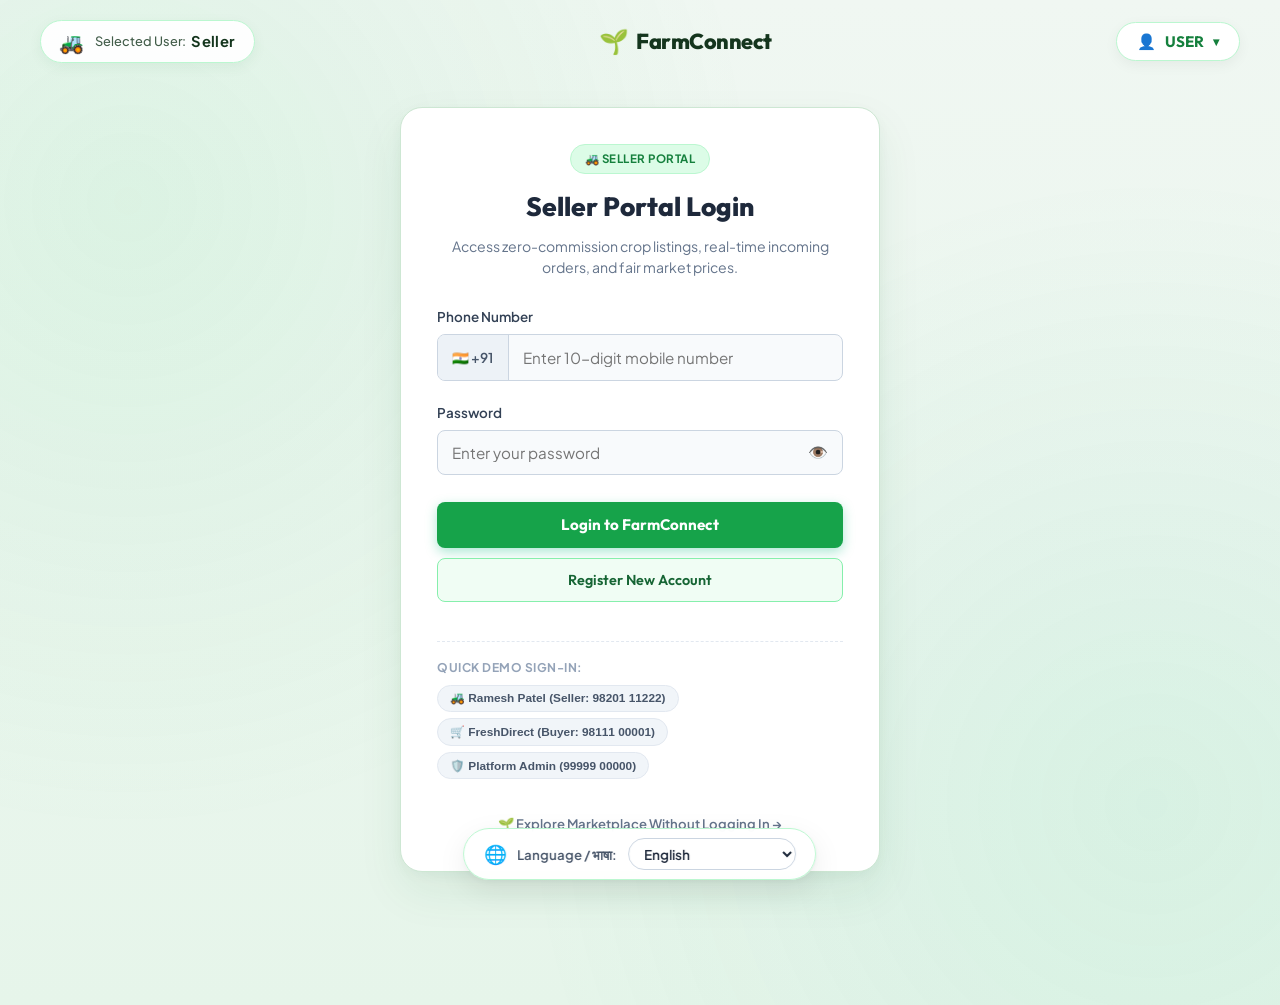
==== src/main/resources/static/index.html @ d096b048 "Add files via upload" ====
<!DOCTYPE html>
<html lang="en">
<head>
    <meta charset="UTF-8">
    <meta name="viewport" content="width=device-width, initial-scale=1.0">
    <title>FarmConnect - Direct Digital Agricultural Marketplace</title>
    <meta name="description" content="Direct digital marketplace connecting farmers and buyers directly, eliminating intermediaries with strict farmer privacy protection and cultivation support.">
    <!-- Google Fonts -->
    <link rel="preconnect" href="https://fonts.googleapis.com">
    <link rel="preconnect" href="https://fonts.gstatic.com" crossorigin>
    <link href="https://fonts.googleapis.com/css2?family=Outfit:wght@300;400;500;600;700;800&family=Plus+Jakarta+Sans:wght@400;500;600;700&display=swap" rel="stylesheet">
    <link rel="stylesheet" href="styles.css">
</head>
<body>
    <!-- ==================================================== -->
    <!-- DEDICATED LOGIN / AUTHENTICATION PAGE                -->
    <!-- ==================================================== -->
    <div id="login-page-screen" class="login-screen-view theme-seller">
        <!-- Top Bar: Left Indicator & Right USER Button -->
        <header class="login-top-bar">
            <!-- Left Top: Shows Which User is selected -->
            <div class="login-selected-indicator" id="login-selected-user-indicator">
                <span class="role-indicator-icon" id="indicator-role-icon">🚜</span>
                <div class="role-indicator-text">
                    <span class="role-indicator-label" id="text-selected-user-label" data-i18n="selected_user">Selected User:</span>
                    <strong class="role-indicator-value" id="indicator-role-value">Seller</strong>
                </div>
            </div>

            <!-- Top Center: Clean Brand Emblem -->
            <div class="login-center-brand">
                <span class="login-leaf">🌱</span>
                <span class="login-brand-name">FarmConnect</span>
            </div>

            <!-- Top Right: USER Button with 3 options: Seller, Buyer, Admin -->
            <div class="login-user-menu-wrapper">
                <button type="button" class="btn-login-user-dropdown" id="login-user-dropdown-btn" aria-haspopup="true" aria-expanded="false">
                    <span class="user-btn-icon">👤</span>
                    <span class="user-btn-label" data-i18n="user_btn">USER</span>
                    <span class="user-btn-caret">▾</span>
                </button>
                <div class="login-user-dropdown-menu" id="login-user-dropdown-menu">
                    <button type="button" class="user-role-opt-btn active" data-role="SELLER">
                        <span class="opt-emoji">🚜</span>
                        <div class="opt-info">
                            <strong data-i18n="role_seller">Seller</strong>
                            <small data-i18n="role_seller_desc">Farmer / Producer Portal</small>
                        </div>
                        <span class="opt-check-badge">✓</span>
                    </button>
                    <button type="button" class="user-role-opt-btn" data-role="BUYER">
                        <span class="opt-emoji">🛒</span>
                        <div class="opt-info">
                            <strong data-i18n="role_buyer">Buyer</strong>
                            <small data-i18n="role_buyer_desc">Direct Produce Marketplace</small>
                        </div>
                        <span class="opt-check-badge">✓</span>
                    </button>
                    <button type="button" class="user-role-opt-btn" data-role="ADMIN">
                        <span class="opt-emoji">🛡️</span>
                        <div class="opt-info">
                            <strong data-i18n="role_admin">Admin</strong>
                            <small data-i18n="role_admin_desc">System & Audit Governance</small>
                        </div>
                        <span class="opt-check-badge">✓</span>
                    </button>
                </div>
            </div>
        </header>

        <!-- Main Card Section -->
        <main class="login-card-wrapper">
            <div class="login-card" id="login-card-box">
                <!-- Role Header Badge -->
                <div class="login-role-header">
                    <span class="role-pill" id="login-role-pill">🚜 SELLER PORTAL</span>
                    <h2 id="login-header-title">Seller Portal Login</h2>
                    <p id="login-header-desc">Access zero-commission crop listings, real-time incoming orders, and fair market prices.</p>
                </div>

                <!-- Already Registered Alert Banner -->
                <div id="already-registered-banner" class="already-registered-alert" style="display: none;">
                    <div class="alert-msg">
                        <span class="alert-icon">⚠️</span>
                        <div>
                            <strong data-i18n="already_registered_prompt">Phone number is already registered. Please login to your account.</strong>
                        </div>
                    </div>
                    <button type="button" class="btn btn-sm btn-login-switch" id="btn-alert-to-login" data-i18n="go_to_login">Go to Login →</button>
                </div>

                <!-- LOGIN FORM -->
                <form id="login-auth-form" class="auth-form-card" novalidate>
                    <div class="form-group">
                        <label for="input-login-phone" id="lbl-phone" data-i18n="phone_number">Phone Number</label>
                        <div class="input-phone-container">
                            <span class="country-prefix">🇮🇳 +91</span>
                            <input type="tel" id="input-login-phone" placeholder="Enter 10-digit mobile number" maxlength="15" autocomplete="tel" required />
                        </div>
                    </div>

                    <div class="form-group">
                        <div class="label-with-aside">
                            <label for="input-login-password" id="lbl-password" data-i18n="password">Password</label>
                        </div>
                        <div class="input-password-container">
                            <input type="password" id="input-login-password" placeholder="Enter your password" autocomplete="current-password" required />
                            <button type="button" class="btn-pw-eye" id="btn-toggle-login-eye" aria-label="Toggle password visibility">👁️</button>
                        </div>
                    </div>

                    <div class="auth-buttons-stack">
                        <button type="submit" class="btn btn-primary btn-block btn-auth-submit" id="btn-submit-login" data-i18n="login_btn">Login to FarmConnect</button>
                        <button type="button" class="btn btn-outline btn-block btn-auth-register" id="btn-switch-register" data-i18n="register_btn">Register New Account</button>
                    </div>

                    <!-- Demo Quick Fill Helpers -->
                    <div class="demo-quick-fill-section" id="demo-quick-fills">
                        <span class="quick-fill-title">Quick Demo Sign-In:</span>
                        <div class="quick-fill-chips" id="quick-fill-chips">
                            <button type="button" class="qchip" data-phone="9820111222" data-pw="farmer123">🚜 Ramesh Patel (Seller: 98201 11222)</button>
                            <button type="button" class="qchip" data-phone="9811100001" data-pw="buyer123">🛒 FreshDirect (Buyer: 98111 00001)</button>
                            <button type="button" class="qchip" data-phone="9999900000" data-pw="admin123">🛡️ Platform Admin (99999 00000)</button>
                        </div>
                    </div>

                    <div class="guest-explore-row">
                        <a href="#" id="link-explore-guest" class="guest-link">🌱 Explore Marketplace Without Logging In →</a>
                    </div>
                </form>

                <!-- REGISTER FORM (Shown when Register is clicked) -->
                <form id="register-auth-form" class="auth-form-card" style="display: none;" novalidate>
                    <div class="form-group">
                        <label for="reg-input-name" id="lbl-reg-name" data-i18n="full_name">Full Legal Name</label>
                        <input type="text" id="reg-input-name" placeholder="Enter full legal name" required />
                    </div>

                    <!-- Phone input with Verify Phone Button -->
                    <div class="form-group">
                        <label for="reg-input-phone" id="lbl-reg-phone" data-i18n="phone_number">Phone Number</label>
                        <div class="input-with-action">
                            <div class="input-phone-container flex-grow">
                                <span class="country-prefix">🇮🇳 +91</span>
                                <input type="tel" id="reg-input-phone" placeholder="Enter 10-digit mobile number" maxlength="15" required />
                            </div>
                            <button type="button" class="btn btn-verify" id="btn-verify-phone" data-i18n="verify_phone_btn">Verify Phone</button>
                        </div>
                        <div class="verification-status-pill" id="phone-verify-status" style="display: none;">
                            <span class="status-icon">✓</span>
                            <span id="phone-verify-text" data-i18n="phone_verified">Phone Verified ✓</span>
                        </div>
                    </div>

                    <!-- ID Proof (Required for Seller) -->
                    <div class="form-group" id="reg-group-idproof">
                        <label for="reg-input-idproof" id="lbl-reg-idproof" data-i18n="id_proof">ID Proof (Aadhaar / Verified ID)</label>
                        <div class="input-with-action">
                            <input type="text" id="reg-input-idproof" placeholder="Enter 12-digit Aadhaar (e.g. 4920 1847 2930)" maxlength="20" />
                            <button type="button" class="btn btn-verify" id="btn-verify-id" data-i18n="verify_id_btn">Verify ID</button>
                        </div>
                        <div class="verification-status-pill" id="id-verify-status" style="display: none;">
                            <span class="status-icon">✓</span>
                            <span id="id-verify-text" data-i18n="id_verified">ID Proof Verified ✓</span>
                        </div>
                        <small class="helper-text" id="idproof-hint">UIDAI Aadhaar, Voter ID, or Kisan Credit ID for verified agricultural producer status.</small>
                    </div>

                    <!-- Admin Authorization Code (Required for Admin) -->
                    <div class="form-group" id="reg-group-admincode" style="display: none;">
                        <label for="reg-input-admincode" id="lbl-reg-admincode" data-i18n="admin_code">Admin Authorization Code 🛡️</label>
                        <div class="input-with-action">
                            <div class="input-password-container flex-grow">
                                <input type="password" id="reg-input-admincode" placeholder="Enter Admin Security Code (e.g. FC-ADMIN-2026)" autocomplete="off" />
                                <button type="button" class="btn-pw-eye" id="btn-toggle-admincode-eye" aria-label="Toggle admin code visibility">👁️</button>
                            </div>
                            <button type="button" class="btn btn-verify" id="btn-verify-admincode" data-i18n="verify_code_btn">Verify Code</button>
                        </div>
                        <div class="verification-status-pill" id="admincode-verify-status" style="display: none;">
                            <span class="status-icon">✓</span>
                            <span id="admincode-verify-text" data-i18n="code_verified">Admin Authorization Verified ✓</span>
                        </div>
                        <small class="helper-text" id="admincode-hint" data-i18n="admin_code_hint">Restricted registration: Requires verified administrator authorization key (Default key: FC-ADMIN-2026).</small>
                    </div>

                    <!-- Password -->
                    <div class="form-group">
                        <label for="reg-input-password" id="lbl-reg-password" data-i18n="password">Password</label>
                        <div class="input-password-container">
                            <input type="password" id="reg-input-password" placeholder="Create password (min 6 characters)" required />
                            <button type="button" class="btn-pw-eye" id="btn-toggle-reg-eye" aria-label="Toggle password visibility">👁️</button>
                        </div>
                    </div>

                    <div class="auth-buttons-stack">
                        <button type="submit" class="btn btn-primary btn-block btn-auth-submit" id="btn-submit-register">Complete Registration</button>
                        <button type="button" class="btn btn-outline btn-block" id="btn-back-to-login">Back to Login</button>
                    </div>
                </form>
            </div>
        </main>

        <!-- Bottom Center Language Selection Option -->
        <div class="bottom-center-language-bar" id="bottom-language-bar">
            <span class="lang-globe-icon">🌐</span>
            <label for="select-app-language" class="lang-select-label" data-i18n="select_language">Language / भाषा:</label>
            <select id="select-app-language" class="lang-dropdown-select" aria-label="Select Application Language">
                <option value="en" selected>English</option>
                <option value="hi">हिन्दी (Hindi)</option>
                <option value="ta">தமிழ் (Tamil)</option>
                <option value="te">తెలుగు (Telugu)</option>
                <option value="kn">ಕನ್ನಡ (Kannada)</option>
                <option value="mr">मराठी (Marathi)</option>
                <option value="bn">বাংলা (Bengali)</option>
                <option value="es">Español (Spanish)</option>
            </select>
        </div>
    </div>

    <!-- ==================================================== -->
    <!-- MAIN APPLICATION CONTAINER (DASHBOARD & MARKETPLACE) -->
    <!-- ==================================================== -->
    <div id="main-app-container" style="display: none;">
        <!-- Top Navigation Bar -->
        <header class="navbar">
            <div class="nav-container">
                <div class="brand-group" id="navbar-brand-logo-btn" style="cursor: pointer;">
                    <div class="brand-logo">
                        <span class="leaf-icon">🌱</span>
                    </div>
                    <div class="brand-text">
                        <span class="brand-title">FarmConnect</span>
                        <span class="brand-tagline">Direct Marketplace • Zero Intermediaries</span>
                    </div>
                </div>

                <div class="nav-tabs" role="tablist">
                    <button class="nav-tab active" data-tab="marketplace" id="tab-btn-marketplace">
                        <span class="tab-icon">🛒</span> Buyer Marketplace
                    </button>
                    <button class="nav-tab" data-tab="farmer" id="tab-btn-farmer">
                        <span class="tab-icon">🚜</span> Farmer Portal
                    </button>
                    <button class="nav-tab" data-tab="support" id="tab-btn-support">
                        <span class="tab-icon">🌾</span> Cultivation Hub
                    </button>
                    <button class="nav-tab" data-tab="privacy" id="tab-btn-privacy">
                        <span class="tab-icon">🛡️</span> Privacy Auditor
                    </button>
                </div>

                <div class="nav-actions">
                    <!-- Persona Switcher -->
                    <div class="persona-selector">
                        <span class="persona-label">Active Role:</span>
                        <select id="active-persona-select" class="persona-select">
                            <option value="buyer-1">🛒 Buyer: FreshDirect Supermarkets</option>
                            <option value="buyer-2">🍽️ Buyer: Farmhouse Bistro</option>
                            <option value="farmer-1">🚜 Farmer: Ramesh Patel (Patel Orchards)</option>
                            <option value="farmer-2">🍏 Farmer: Savitri Devi (Apple Haven)</option>
                            <option value="farmer-3">🌾 Farmer: Gurpreet Singh (Golden Plains)</option>
                            <option value="expert-1">🔬 Agronomist: Dr. Meera Swaminathan</option>
                        </select>
                    </div>

                    <!-- Cart Button -->
                    <button id="cart-toggle-btn" class="cart-btn" aria-label="View Shopping Cart">
                        <span class="cart-icon">🛍️</span>
                        <span class="cart-badge" id="cart-count">0</span>
                    </button>

                    <!-- Top-Right USER Button in Main Navbar -->
                    <div class="navbar-user-dropdown-container">
                        <button type="button" class="nav-user-btn" id="navbar-user-btn">
                            <span class="user-avatar-badge">👤</span>
                            <span id="nav-user-label" class="nav-user-name">USER</span>
                            <span class="caret-arrow">▾</span>
                        </button>
                        <div class="navbar-user-menu" id="navbar-user-menu">
                            <div class="user-menu-header">
                                <span class="active-role-tag" id="nav-active-role-tag">🚜 Role: Seller</span>
                            </div>
                            <button type="button" class="menu-role-item" data-role="SELLER">🚜 Switch to Seller</button>
                            <button type="button" class="menu-role-item" data-role="BUYER">🛒 Switch to Buyer</button>
                            <button type="button" class="menu-role-item" data-role="ADMIN">🛡️ Switch to Admin</button>
                            <div class="menu-divider"></div>
                            <button type="button" class="menu-logout-item" id="nav-logout-btn">🚪 Switch User / Log Out</button>
                        </div>
                    </div>
                </div>
            </div>
        </header>

    <!-- Hero Banner with Live Platform Metrics -->
    <section class="hero-section">
        <div class="hero-content">
            <div class="hero-badge">
                <span class="pulse-dot"></span> DIRECT AGRI-COMMERCE PLATFORM
            </div>
            <h1 class="hero-title">Connecting Farmers Directly with Buyers</h1>
            <p class="hero-subtitle">
                Fair prices for growers, transparent quality for commercial & retail buyers, backed by an uncompromised 
                <strong>Farmer Privacy Shield</strong> and professional <strong>Cultivation Agronomy Support</strong>.
            </p>

            <div class="metrics-grid">
                <div class="metric-card">
                    <div class="metric-value">0%</div>
                    <div class="metric-label">Middlemen Commission</div>
                </div>
                <div class="metric-card">
                    <div class="metric-value">+35%</div>
                    <div class="metric-label">Direct Farmer Income</div>
                </div>
                <div class="metric-card">
                    <div class="metric-value">100%</div>
                    <div class="metric-label">Farmer Identity Protected</div>
                </div>
                <div class="metric-card">
                    <div class="metric-value" id="metric-stock-count">8 Batches</div>
                    <div class="metric-label">Fresh Produce Available</div>
                </div>
            </div>
        </div>
    </section>

    <!-- Main Content Container -->
    <main class="main-container">

        <!-- ==================================================== -->
        <!-- VIEW 1: BUYER MARKETPLACE (STRICT ANONYMIZED CATALOG) -->
        <!-- ==================================================== -->
        <section id="view-marketplace" class="tab-view active">
            <div class="view-header">
                <div>
                    <h2 class="section-title">Fresh Harvest Marketplace</h2>
                    <p class="section-subtitle">
                        Browse premium fruits, vegetables, grains, and spices directly from verified regional orchards.
                        <span class="privacy-pill">🛡️ Strict Privacy Enabled: Farmer identities are shielded</span>
                    </p>
                </div>

                <div class="filter-controls">
                    <div class="search-box">
                        <span class="search-icon">🔍</span>
                        <input type="text" id="catalog-search-input" placeholder="Search produce, e.g. Mango, Tomato, Apple..." />
                    </div>
                </div>
            </div>

            <!-- Category Filter Chips -->
            <div class="category-chips" id="category-filter-chips">
                <button class="chip active" data-cat="">All Produce</button>
                <button class="chip" data-cat="FRUITS">🍎 Fruits</button>
                <button class="chip" data-cat="VEGETABLES">🥦 Vegetables</button>
                <button class="chip" data-cat="GRAINS">🌾 Grains</button>
                <button class="chip" data-cat="TUBERS">🥔 Tubers</button>
                <button class="chip" data-cat="HERBS_AND_SPICES">🌿 Herbs & Spices</button>
            </div>

            <!-- Produce Listing Grid -->
            <div class="products-grid" id="products-catalog-grid">
                <!-- Dynamically rendered -->
            </div>

                        <!-- Admin Buyer Order Management Console (visible to Admin) -->
            <div id="admin-marketplace-management-bar" class="admin-control-bar" style="display: none;">
                <div class="admin-bar-info">
                    <span class="admin-shield-badge">🛡️ Platform Admin Order Control</span>
                    <h4>All Buyer Orders & Tracking Center</h4>
                    <p>Centralized oversight of all purchases made across all buyer accounts in FarmConnect. Review status, buyer address, contact, and fulfillment items.</p>
                </div>
                <div class="admin-bar-actions">
                    <button type="button" class="btn btn-primary btn-sm" id="btn-admin-refresh-buyer-orders">🔄 Refresh All Buyer Orders</button>
                </div>
            </div>

            <!-- Buyer Order History Section -->
            <div class="order-history-box">
                <div class="order-history-header">
                    <div>
                        <h3 class="box-title">📦 Your Orders & Dispatch Tracking</h3>
                        <p class="box-subtitle">Live status updates from direct farm fulfillment centers</p>
                    </div>
                    <button class="btn btn-outline" id="refresh-buyer-orders-btn">🔄 Refresh Orders</button>
                </div>
                <div id="buyer-orders-list" class="orders-list">
                    <!-- Dynamically populated -->
                </div>
            </div>
        </section>

        <!-- ==================================================== -->
        <!-- VIEW 2: FARMER PORTAL & INVENTORY MANAGEMENT          -->
        <!-- ==================================================== -->
        <section id="view-farmer" class="tab-view">
            <!-- Admin Seller Management Bar (visible to Admin) -->
            <div id="admin-farmer-management-bar" class="admin-control-bar" style="display: none;">
                <div class="admin-bar-info">
                    <span class="admin-shield-badge">🛡️ Platform Admin Seller Control</span>
                    <h4>Seller Produce Catalog & Fulfillment Console</h4>
                    <p>Full administrative oversight across all farmer accounts. Delist violating inventory or confirm & dispatch orders on behalf of sellers.</p>
                </div>
                <div class="admin-bar-actions">
                    <div class="admin-select-group">
                        <label for="admin-select-farm" style="font-size: 0.8rem; font-weight: 600; color: #cbd5e1;">Target Farm:</label>
                        <select id="admin-select-farm" class="admin-farm-select">
                            <option value="0">🌾 All Registered Farms (Aggregated View)</option>
                            <option value="1">Patel Organic Orchards (Ramesh Patel - ID #1)</option>
                            <option value="2">Highland Apple Haven (Savitri Devi - ID #2)</option>
                            <option value="3">Golden Plains Agro (Gurpreet Singh - ID #3)</option>
                        </select>
                    </div>
                    <button type="button" class="btn btn-primary btn-sm" id="btn-admin-refresh-farmer-data">🔄 Refresh Seller Data</button>
                </div>
            </div>
            <!-- Farmer Privacy Guarantee Banner -->
            <div class="privacy-guarantee-banner">
                <div class="shield-icon">🛡️</div>
                <div class="banner-text">
                    <h4>Strict Farmer Privacy Protection Active</h4>
                    <p>
                        Your personal legal name, contact phone, and residential address are strictly secured. 
                        Buyers only see your verified regional zone identifier (<strong id="farmer-region-badge">Zone-West-Valley-04</strong>) and product specs. 
                        Zero middlemen take cuts from your produce sales.
                    </p>
                </div>
                <div class="banner-action">
                    <button class="btn btn-primary" id="open-new-product-modal-btn">➕ List New Harvest</button>
                </div>
            </div>

            <!-- Farmer Active Listings Grid -->
            <div class="farmer-dashboard-grid">
                <div class="dashboard-panel">
                    <div class="panel-header">
                        <h3 class="panel-title">🌿 Your Active Produce Listings</h3>
                        <span class="badge badge-info" id="farmer-active-count">0 Listings</span>
                    </div>
                    <div id="farmer-products-list" class="farmer-products-grid">
                        <!-- Populated by JS -->
                    </div>
                </div>

                <!-- Farmer Incoming Orders Inbox -->
                <div class="dashboard-panel">
                    <div class="panel-header">
                        <h3 class="panel-title">📥 Incoming Order Notifications</h3>
                        <span class="badge badge-warning" id="farmer-pending-orders-count">0 Needs Action</span>
                    </div>
                    <div id="farmer-orders-inbox" class="farmer-orders-inbox">
                        <!-- Populated by JS -->
                    </div>
                </div>
            </div>
        </section>

        <!-- ==================================================== -->
        <!-- VIEW 3: CULTIVATION HUB & AGRONOMY SUPPORT           -->
        <!-- ==================================================== -->
        <section id="view-support" class="tab-view">
            <div class="view-header">
                <div>
                    <h2 class="section-title">Agronomy & Cultivation Knowledge Hub</h2>
                    <p class="section-subtitle">Ask certified agricultural experts about crop care, pest management, bio-fertilizers, and seasonal techniques.</p>
                </div>
                <button class="btn btn-primary" id="open-ask-expert-modal-btn">🌾 Ask an Agronomist</button>
            </div>

            <!-- Admin Cultivation Hub Operations Bar (visible to Admin) -->
            <div id="admin-support-management-bar" class="admin-control-bar" style="display: none;">
                <div class="admin-bar-info">
                    <span class="admin-shield-badge">🛡️ Cultivation Hub Admin Operations</span>
                    <h4>Agricultural Support Desk & Agronomy Advisory Management</h4>
                    <p>Handle farmer crop inquiries by providing official answers and publish seasonal farming advisories to help growers optimize yield and sustainability.</p>
                </div>
                <div class="admin-bar-actions">
                    <button type="button" class="btn btn-primary btn-sm" id="open-admin-new-tip-modal-btn">📢 Post New Farming Tip</button>
                    <button type="button" class="btn btn-outline btn-sm" id="btn-admin-refresh-support-data" style="color: #38bdf8; border-color: #38bdf8;">🔄 Refresh Inquiries</button>
                </div>
            </div>

            <div class="support-layout">
                <!-- Support Queries Stream -->
                <div class="support-stream-box">
                    <h3 class="box-title">📋 Farmer Cultivation Tickets & Expert Guidance</h3>
                    <div class="support-filter-bar">
                        <button class="filter-btn active" data-topic="">All Topics</button>
                        <button class="filter-btn" data-topic="CROP_CARE">Crop Care</button>
                        <button class="filter-btn" data-topic="PEST_CONTROL">Pest Control</button>
                        <button class="filter-btn" data-topic="FERTILIZER_MANAGEMENT">Fertilizers</button>
                        <button class="filter-btn" data-topic="IRRIGATION_TECHNIQUE">Irrigation</button>
                    </div>
                    <div id="support-tickets-list" class="tickets-list">
                        <!-- Populated by JS -->
                    </div>
                </div>

                <!-- Seasonal Farming Tips & Crop Calendar -->
                <div class="seasonal-tips-box">
                    <div class="tips-box-header">
                        <h3 class="box-title">📅 Seasonal Agricultural Calendar</h3>
                        <select id="season-selector" class="season-select">
                            <option value="">All Seasons</option>
                            <option value="SPRING">🌱 Spring Season</option>
                            <option value="SUMMER">☀️ Summer Season</option>
                            <option value="MONSOON">🌧️ Monsoon Season</option>
                            <option value="WINTER">❄️ Winter Season</option>
                        </select>
                    </div>
                    <div id="farming-tips-list" class="tips-list">
                        <!-- Populated by JS -->
                    </div>
                </div>
            </div>
        </section>

        <!-- ==================================================== -->
        <!-- VIEW 4: LIVE PRIVACY AUDITOR & SECURITY INSPECTOR     -->
        <!-- ==================================================== -->
        <section id="view-privacy" class="tab-view">
            <div class="view-header">
                <div>
                    <h2 class="section-title">🛡️ Real-Time Privacy Protection Inspector</h2>
                    <p class="section-subtitle">
                        Inspect live API network responses to mathematically verify that zero Farmer PII 
                        (real name, phone number, physical address) leaks to public catalog endpoints.
                    </p>
                </div>
                <button class="btn btn-primary" id="run-privacy-audit-btn">⚡ Run Live Privacy Audit</button>
            </div>

            <div class="privacy-audit-dashboard">
                <div class="audit-card">
                    <div class="audit-status-badge status-pass" id="audit-status-indicator">
                        ✓ 100% SECURE & PRIVACY COMPLIANT
                    </div>
                    <p class="audit-desc">
                        Every listing returned by <code>GET /api/catalog/products</code> passes through our Privacy Transformation Filter. 
                        Farmer personal identities remain confidential.
                    </p>

                    <div class="audit-rules-grid">
                        <div class="rule-box pass">
                            <span class="rule-icon">🛡️</span>
                            <div class="rule-text">
                                <strong>Farmer Legal Name:</strong> <span class="rule-verdict">SHIELDED (Redacted)</span>
                            </div>
                        </div>
                        <div class="rule-box pass">
                            <span class="rule-icon">📞</span>
                            <div class="rule-text">
                                <strong>Farmer Phone Number:</strong> <span class="rule-verdict">SHIELDED (Redacted)</span>
                            </div>
                        </div>
                        <div class="rule-box pass">
                            <span class="rule-icon">📍</span>
                            <div class="rule-text">
                                <strong>Exact Physical Address:</strong> <span class="rule-verdict">SHIELDED (Redacted)</span>
                            </div>
                        </div>
                        <div class="rule-box pass">
                            <span class="rule-icon">🌐</span>
                            <div class="rule-text">
                                <strong>Public Regional Identifier:</strong> <span class="rule-verdict">Zone-Highland / Valley Code Only</span>
                            </div>
                        </div>
                    </div>

                    <div class="live-payload-inspector">
                        <h4>Live Raw Buyer API Payload Inspection (<code>GET /api/catalog/products</code>)</h4>
                        <pre id="raw-payload-code">Click "Run Live Privacy Audit" to inspect live response...</pre>
                    </div>
                </div>
            </div>
        </section>
    </main>

    <!-- ==================================================== -->
    <!-- SLIDE-OVER SHOPPING CART & CHECKOUT MODAL             -->
    <!-- ==================================================== -->
    <div id="cart-drawer-overlay" class="drawer-overlay">
        <div class="drawer-panel">
            <div class="drawer-header">
                <h3>🛍️ Your Farm Order</h3>
                <button id="close-cart-btn" class="close-icon-btn">&times;</button>
            </div>

            <div class="drawer-body">
                <div id="cart-items-container" class="cart-items-list">
                    <div class="empty-cart-msg">Your basket is currently empty. Add fresh produce from the marketplace!</div>
                </div>

                <div class="checkout-form-container" id="checkout-form-box" style="display: none;">
                    <hr class="divider"/>
                    <h4>Delivery & Buyer Information</h4>
                    <div class="form-group">
                        <label>Delivery Destination Address *</label>
                        <input type="text" id="order-delivery-address" value="Wholesale Bay 4, Terminal West, Metro Central" required />
                    </div>
                    <div class="form-group">
                        <label>Recipient Contact Number *</label>
                        <input type="text" id="order-delivery-phone" value="+91 98111 00001" required />
                    </div>
                    <div class="form-group">
                        <label>Special Delivery Instructions</label>
                        <textarea id="order-delivery-notes" rows="2" placeholder="e.g. deliver in morning sanitized crates..."></textarea>
                    </div>
                </div>
            </div>

            <div class="drawer-footer">
                <div class="cart-total-row">
                    <span>Total Amount:</span>
                    <strong class="total-price" id="cart-grand-total">₹0.00</strong>
                </div>
                <button id="place-order-btn" class="btn btn-primary btn-block" disabled>Direct Order Checkout (Zero Commission)</button>
            </div>
        </div>
    </div>

    <!-- ==================================================== -->
    <!-- MODAL: FARMER LIST NEW PRODUCE                        -->
    <!-- ==================================================== -->
    <div id="new-product-modal" class="modal-overlay">
        <div class="modal-box">
            <div class="modal-header">
                <h3>🌱 List Fresh Produce Batch</h3>
                <button class="close-modal-btn" data-modal="new-product-modal">&times;</button>
            </div>
            <form id="new-product-form" class="modal-form">
                <div class="form-row">
                    <div class="form-group flex-2">
                        <label>Produce Name *</label>
                        <input type="text" id="np-name" placeholder="e.g. Organic Alphonso Mangoes" required />
                    </div>
                    <div class="form-group flex-1">
                        <label>Category *</label>
                        <select id="np-category" required>
                            <option value="FRUITS">Fruits</option>
                            <option value="VEGETABLES">Vegetables</option>
                            <option value="GRAINS">Grains</option>
                            <option value="TUBERS">Tubers</option>
                            <option value="HERBS_AND_SPICES">Herbs & Spices</option>
                        </select>
                    </div>
                </div>

                <div class="form-group">
                    <label>Produce Description</label>
                    <textarea id="np-description" rows="2" placeholder="Describe variety, freshness, harvesting technique..."></textarea>
                </div>

                <div class="form-row">
                    <div class="form-group">
                        <label>Unit of Measure *</label>
                        <input type="text" id="np-unit" placeholder="kg, crate, bunch" value="kg" required />
                    </div>
                    <div class="form-group">
                        <label>Price per Unit (₹) *</label>
                        <input type="number" id="np-price" step="0.5" placeholder="e.g. 45.00" required />
                    </div>
                    <div class="form-group">
                        <label>Available Quantity *</label>
                        <input type="number" id="np-stock" step="1" placeholder="e.g. 500" required />
                    </div>
                </div>

                <div class="form-row">
                    <div class="form-group">
                        <label>Harvest Date</label>
                        <input type="date" id="np-harvest-date" />
                    </div>
                    <div class="form-group">
                        <label>Image URL (Optional)</label>
                        <input type="url" id="np-image" placeholder="https://..." />
                    </div>
                </div>

                <div class="form-group checkbox-group">
                    <label>
                        <input type="checkbox" id="np-organic" /> Certified 100% Organic Produce
                    </label>
                </div>

                <div class="modal-actions">
                    <button type="button" class="btn btn-outline close-modal-btn" data-modal="new-product-modal">Cancel</button>
                    <button type="submit" class="btn btn-primary">Publish to Public Marketplace</button>
                </div>
            </form>
        </div>
    </div>

    <!-- ==================================================== -->
    <!-- MODAL: ASK AN AGRONOMIST CULTIVATION TICKET           -->
    <!-- ==================================================== -->
    <div id="ask-expert-modal" class="modal-overlay">
        <div class="modal-box">
            <div class="modal-header">
                <h3>🌾 Submit Cultivation Support Inquiry</h3>
                <button class="close-modal-btn" data-modal="ask-expert-modal">&times;</button>
            </div>
            <form id="ask-expert-form" class="modal-form">
                <div class="form-row">
                    <div class="form-group flex-2">
                        <label>Question Title *</label>
                        <input type="text" id="ticket-title" placeholder="e.g. Yellow leaf spots and premature fruit drop" required />
                    </div>
                    <div class="form-group flex-1">
                        <label>Topic Category *</label>
                        <select id="ticket-topic" required>
                            <option value="CROP_CARE">Crop Care & Nutrition</option>
                            <option value="PEST_CONTROL">Pest & Disease Control</option>
                            <option value="FERTILIZER_MANAGEMENT">Fertilizer Protocol</option>
                            <option value="IRRIGATION_TECHNIQUE">Irrigation & Drip</option>
                            <option value="SOIL_HEALTH">Soil Health & Testing</option>
                            <option value="MODERN_MACHINERY">Modern Machinery</option>
                        </select>
                    </div>
                </div>

                <div class="form-row">
                    <div class="form-group flex-1">
                        <label>Crop Variety / Name *</label>
                        <input type="text" id="ticket-crop" placeholder="e.g. Roma Tomato, Gala Apple, Wheat" required />
                    </div>
                    <div class="form-group flex-1">
                        <label>Urgency Level *</label>
                        <select id="ticket-urgency" required>
                            <option value="LOW">Low - General Technique</option>
                            <option value="MEDIUM" selected>Medium - Seasonal Care</option>
                            <option value="HIGH">High - Disease Spreading</option>
                            <option value="CRITICAL">Critical - Severe Pest Attack</option>
                        </select>
                    </div>
                </div>

                <div class="form-group">
                    <label>Detailed Issue Description & Symptoms *</label>
                    <textarea id="ticket-description" rows="4" placeholder="Describe symptoms, irrigation frequency, when it started..." required></textarea>
                </div>

                <div class="modal-actions">
                    <button type="button" class="btn btn-outline close-modal-btn" data-modal="ask-expert-modal">Cancel</button>
                    <button type="submit" class="btn btn-primary">Submit to Agronomist Desk</button>
                </div>
            </form>
        </div>
    </div>

    <!-- ==================================================== -->
    <!-- MODAL: EXPERT AGRONOMIST REPLY                        -->
    <!-- ==================================================== -->
    <div id="expert-reply-modal" class="modal-overlay">
        <div class="modal-box">
            <div class="modal-header">
                <h3>🔬 Provide Agronomist Guidance</h3>
                <button class="close-modal-btn" data-modal="expert-reply-modal">&times;</button>
            </div>
            <form id="expert-reply-form" class="modal-form">
                <input type="hidden" id="reply-ticket-id" />
                <div class="ticket-context-box" id="reply-ticket-context">
                    <!-- Loaded dynamically -->
                </div>

                <div class="form-group">
                    <label>Scientific / Field Guidance *</label>
                    <textarea id="reply-guidance-text" rows="4" placeholder="Specify dosage, biological controls, soil amendment steps..." required></textarea>
                </div>

                <div class="form-group">
                    <label>Recommended Bulletins / Agricultural Manuals</label>
                    <input type="text" id="reply-resources-text" placeholder="e.g. ICAR Pest Bulletin 2026, Organic Soil Handbook" />
                </div>

                <div class="modal-actions">
                    <button type="button" class="btn btn-outline close-modal-btn" data-modal="expert-reply-modal">Cancel</button>
                    <button type="submit" class="btn btn-primary">Publish Agronomist Solution</button>
                </div>
            </form>
        </div>
    </div>
        <!-- ==================================================== -->
    <!-- MODAL: ADMIN POST FARMING TIP & ADVISORY              -->
    <!-- ==================================================== -->
    <div id="admin-new-tip-modal" class="modal-overlay">
        <div class="modal-box">
            <div class="modal-header">
                <h3>📢 Publish Agricultural Advisory & Farming Tip</h3>
                <button type="button" class="close-modal-btn" data-modal="admin-new-tip-modal">&times;</button>
            </div>
            <form id="admin-new-tip-form" class="modal-form">
                <div class="form-group">
                    <label for="admin-tip-title">Advisory Title *</label>
                    <input type="text" id="admin-tip-title" placeholder="e.g. Organic Neem Oil Spray Technique for Aphids" required />
                </div>

                <div class="form-row">
                    <div class="form-group">
                        <label for="admin-tip-category">Category *</label>
                        <select id="admin-tip-category" required>
                            <option value="PEST_MANAGEMENT">Pest Management</option>
                            <option value="ORGANIC_FERTILIZER">Organic Fertilizer</option>
                            <option value="WATER_CONSERVATION">Water Conservation</option>
                            <option value="SOIL_HEALTH">Soil Health</option>
                            <option value="POST_HARVEST">Post Harvest Care</option>
                            <option value="MARKET_TIMING">Market Timing</option>
                        </select>
                    </div>
                    <div class="form-group">
                        <label for="admin-tip-season">Target Season *</label>
                        <select id="admin-tip-season" required>
                            <option value="ALL_SEASON">All Seasons</option>
                            <option value="MONSOON">Monsoon Season</option>
                            <option value="WINTER">Winter Season</option>
                            <option value="SPRING">Spring Season</option>
                            <option value="SUMMER">Summer Season</option>
                            <option value="AUTUMN">Autumn Season</option>
                        </select>
                    </div>
                </div>

                <div class="form-group">
                    <label for="admin-tip-author">Author / Authority</label>
                    <input type="text" id="admin-tip-author" value="Platform Agricultural Administrator" />
                </div>

                <div class="form-group">
                    <label for="admin-tip-content">Advisory / Implementation Details *</label>
                    <textarea id="admin-tip-content" rows="4" placeholder="Detail the step-by-step agricultural guidance, dilution ratios, frequency, and cautions..." required></textarea>
                </div>

                <div class="modal-actions">
                    <button type="button" class="btn btn-outline close-modal-btn" data-modal="admin-new-tip-modal">Cancel</button>
                    <button type="submit" class="btn btn-primary">Publish Advisory</button>
                </div>
            </form>
        </div>
    </div>
    </div> <!-- END #main-app-container -->

    <!-- ==================================================== -->
    <!-- MODAL: SMS OTP VERIFICATION SIMULATION               -->
    <!-- ==================================================== -->
    <div id="otp-verification-modal" class="modal-overlay">
        <div class="modal-box modal-box-sm">
            <div class="modal-header">
                <h3>📱 Mobile Number Verification</h3>
                <button type="button" class="close-modal-btn" data-modal="otp-verification-modal">&times;</button>
            </div>
            <div class="modal-body-content">
                <div class="otp-simulation-card" id="otp-sim-card">
                    <div class="otp-sim-header">
                        <span class="sms-icon">📲</span>
                        <span>Instant SMS OTP Simulator</span>
                    </div>
                    <p class="otp-sim-desc">For testing and registration, code dispatched to <strong id="otp-sim-phone">+91 XXXXX XXXXX</strong>:</p>
                    <div class="otp-highlight-code" id="otp-display-code">OTP: 482910</div>
                </div>

                <div class="form-group" style="margin-top: 1.25rem;">
                    <label for="input-otp-code">Enter 6-Digit Code received</label>
                    <input type="text" id="input-otp-code" maxlength="6" placeholder="• • • • • •" class="otp-digit-input" autocomplete="one-time-code" />
                </div>

                <div class="modal-actions">
                    <button type="button" class="btn btn-outline close-modal-btn" data-modal="otp-verification-modal">Cancel</button>
                    <button type="button" class="btn btn-primary" id="btn-confirm-otp-submit">Verify Phone Number</button>
                </div>
            </div>
        </div>
    </div>

    <!-- Toast Notification Container -->
    <div id="toast-container" class="toast-container"></div>

    <script src="app.js"></script>
</body>
</html>
---- src/main/resources/static/styles.css ----
/* ==========================================================================
   FarmConnect - Design System & Modern Glassmorphic Styles
   ========================================================================== */

:root {
    --primary: #10b981;
    --primary-hover: #059669;
    --primary-light: #d1fae5;
    --primary-dark: #064e3b;
    --secondary: #f59e0b;
    --secondary-hover: #d97706;
    --accent: #3b82f6;
    
    --bg-main: #0b1320;
    --bg-card: rgba(22, 33, 54, 0.85);
    --bg-card-hover: rgba(30, 45, 74, 0.95);
    --bg-glass: rgba(255, 255, 255, 0.04);
    --border-glass: rgba(255, 255, 255, 0.08);
    --border-active: rgba(16, 185, 129, 0.4);
    
    --text-primary: #f8fafc;
    --text-secondary: #94a3b8;
    --text-muted: #64748b;
    
    --danger: #ef4444;
    --success: #10b981;
    --warning: #f59e0b;
    --info: #38bdf8;
    
    --radius-sm: 8px;
    --radius-md: 14px;
    --radius-lg: 20px;
    --radius-full: 9999px;
    
    --shadow-sm: 0 2px 8px rgba(0, 0, 0, 0.2);
    --shadow-md: 0 8px 24px rgba(0, 0, 0, 0.35);
    --shadow-lg: 0 16px 40px rgba(0, 0, 0, 0.5);
    --glow-primary: 0 0 25px rgba(16, 185, 129, 0.25);
    
    --font-heading: 'Outfit', -apple-system, sans-serif;
    --font-body: 'Plus Jakarta Sans', -apple-system, sans-serif;
}

* {
    box-sizing: border-box;
    margin: 0;
    padding: 0;
    -webkit-font-smoothing: antialiased;
}

body {
    background-color: var(--bg-main);
    background-image: 
        radial-gradient(at 0% 0%, rgba(16, 185, 129, 0.12) 0px, transparent 50%),
        radial-gradient(at 100% 0%, rgba(59, 130, 246, 0.08) 0px, transparent 50%),
        radial-gradient(at 50% 100%, rgba(245, 158, 11, 0.06) 0px, transparent 60%);
    background-attachment: fixed;
    color: var(--text-primary);
    font-family: var(--font-body);
    font-size: 15px;
    line-height: 1.6;
    min-height: 100vh;
}

/* ==========================================================================
   Navigation Bar
   ========================================================================== */
.navbar {
    position: sticky;
    top: 0;
    z-index: 100;
    background: rgba(11, 19, 32, 0.85);
    backdrop-filter: blur(16px);
    -webkit-backdrop-filter: blur(16px);
    border-bottom: 1px solid var(--border-glass);
    padding: 0.75rem 2rem;
}

.nav-container {
    max-width: 1400px;
    margin: 0 auto;
    display: flex;
    align-items: center;
    justify-content: space-between;
    gap: 1.5rem;
}

.brand-group {
    display: flex;
    align-items: center;
    gap: 0.85rem;
    text-decoration: none;
}

.brand-logo {
    width: 44px;
    height: 44px;
    border-radius: var(--radius-md);
    background: linear-gradient(135deg, #10b981 0%, #047857 100%);
    display: flex;
    align-items: center;
    justify-content: center;
    box-shadow: 0 4px 14px rgba(16, 185, 129, 0.4);
}

.leaf-icon {
    font-size: 1.5rem;
}

.brand-text {
    display: flex;
    flex-direction: column;
}

.brand-title {
    font-family: var(--font-heading);
    font-size: 1.45rem;
    font-weight: 800;
    letter-spacing: -0.02em;
    background: linear-gradient(90deg, #ffffff 0%, #a7f3d0 100%);
    -webkit-background-clip: text;
    -webkit-text-fill-color: transparent;
}

.brand-tagline {
    font-size: 0.75rem;
    color: var(--text-muted);
    font-weight: 500;
}

.nav-tabs {
    display: flex;
    align-items: center;
    background: rgba(255, 255, 255, 0.04);
    border: 1px solid var(--border-glass);
    border-radius: var(--radius-full);
    padding: 0.3rem;
    gap: 0.25rem;
}

.nav-tab {
    display: flex;
    align-items: center;
    gap: 0.5rem;
    padding: 0.55rem 1.15rem;
    border: none;
    background: transparent;
    color: var(--text-secondary);
    font-family: var(--font-heading);
    font-size: 0.9rem;
    font-weight: 600;
    border-radius: var(--radius-full);
    cursor: pointer;
    transition: all 0.2s ease;
}

.nav-tab:hover {
    color: var(--text-primary);
    background: rgba(255, 255, 255, 0.05);
}

.nav-tab.active {
    color: #ffffff;
    background: linear-gradient(135deg, var(--primary) 0%, #059669 100%);
    box-shadow: 0 2px 10px rgba(16, 185, 129, 0.35);
}

.nav-actions {
    display: flex;
    align-items: center;
    gap: 1rem;
}

.persona-selector {
    display: flex;
    align-items: center;
    gap: 0.5rem;
    background: rgba(255, 255, 255, 0.04);
    border: 1px solid var(--border-glass);
    border-radius: var(--radius-md);
    padding: 0.35rem 0.75rem;
}

.persona-label {
    font-size: 0.75rem;
    color: var(--text-muted);
    text-transform: uppercase;
    font-weight: 700;
}

.persona-select {
    background: transparent;
    border: none;
    color: var(--text-primary);
    font-size: 0.85rem;
    font-weight: 600;
    outline: none;
    cursor: pointer;
}

.persona-select option {
    background: #111e33;
    color: var(--text-primary);
}

.cart-btn {
    position: relative;
    width: 44px;
    height: 44px;
    border-radius: var(--radius-md);
    background: rgba(255, 255, 255, 0.05);
    border: 1px solid var(--border-glass);
    color: var(--text-primary);
    font-size: 1.25rem;
    display: flex;
    align-items: center;
    justify-content: center;
    cursor: pointer;
    transition: all 0.2s ease;
}

.cart-btn:hover {
    background: rgba(16, 185, 129, 0.15);
    border-color: var(--primary);
    transform: translateY(-1px);
}

.cart-badge {
    position: absolute;
    top: -5px;
    right: -5px;
    background: var(--secondary);
    color: #ffffff;
    font-size: 0.7rem;
    font-weight: 800;
    width: 20px;
    height: 20px;
    border-radius: var(--radius-full);
    display: flex;
    align-items: center;
    justify-content: center;
    box-shadow: 0 2px 6px rgba(245, 158, 11, 0.5);
}

/* ==========================================================================
   Hero Section
   ========================================================================== */
.hero-section {
    padding: 3.5rem 2rem 2.5rem;
    text-align: center;
    position: relative;
}

.hero-content {
    max-width: 900px;
    margin: 0 auto;
}

.hero-badge {
    display: inline-flex;
    align-items: center;
    gap: 0.6rem;
    background: rgba(16, 185, 129, 0.12);
    border: 1px solid rgba(16, 185, 129, 0.3);
    color: #34d399;
    padding: 0.4rem 1rem;
    border-radius: var(--radius-full);
    font-size: 0.75rem;
    font-weight: 700;
    letter-spacing: 0.06em;
    margin-bottom: 1.25rem;
}

.pulse-dot {
    width: 8px;
    height: 8px;
    border-radius: 50%;
    background: #10b981;
    box-shadow: 0 0 10px #10b981;
    animation: pulse 1.8s infinite;
}

@keyframes pulse {
    0%, 100% { opacity: 1; transform: scale(1); }
    50% { opacity: 0.4; transform: scale(0.85); }
}

.hero-title {
    font-family: var(--font-heading);
    font-size: 2.85rem;
    font-weight: 800;
    line-height: 1.15;
    letter-spacing: -0.03em;
    margin-bottom: 1rem;
    background: linear-gradient(135deg, #ffffff 30%, #94a3b8 100%);
    -webkit-background-clip: text;
    -webkit-text-fill-color: transparent;
}

.hero-subtitle {
    font-size: 1.1rem;
    color: var(--text-secondary);
    max-width: 720px;
    margin: 0 auto 2.25rem;
}

.metrics-grid {
    display: grid;
    grid-template-columns: repeat(4, 1fr);
    gap: 1.25rem;
    max-width: 860px;
    margin: 0 auto;
}

.metric-card {
    background: var(--bg-card);
    border: 1px solid var(--border-glass);
    border-radius: var(--radius-md);
    padding: 1.25rem 1rem;
    backdrop-filter: blur(12px);
    transition: transform 0.2s ease, border-color 0.2s ease;
}

.metric-card:hover {
    transform: translateY(-2px);
    border-color: var(--border-active);
}

.metric-value {
    font-family: var(--font-heading);
    font-size: 1.75rem;
    font-weight: 800;
    color: #34d399;
}

.metric-label {
    font-size: 0.8rem;
    color: var(--text-muted);
    font-weight: 600;
    margin-top: 0.25rem;
}

/* ==========================================================================
   Main Container & Views
   ========================================================================== */
.main-container {
    max-width: 1400px;
    margin: 0 auto;
    padding: 1.5rem 2rem 5rem;
}

.tab-view {
    display: none;
    animation: fadeIn 0.3s ease;
}

.tab-view.active {
    display: block;
}

@keyframes fadeIn {
    from { opacity: 0; transform: translateY(6px); }
    to { opacity: 1; transform: translateY(0); }
}

.view-header {
    display: flex;
    align-items: flex-start;
    justify-content: space-between;
    gap: 1.5rem;
    margin-bottom: 1.75rem;
    flex-wrap: wrap;
}

.section-title {
    font-family: var(--font-heading);
    font-size: 1.85rem;
    font-weight: 700;
    color: #ffffff;
    letter-spacing: -0.02em;
}

.section-subtitle {
    color: var(--text-secondary);
    font-size: 0.95rem;
    margin-top: 0.25rem;
    display: flex;
    align-items: center;
    gap: 0.75rem;
    flex-wrap: wrap;
}

.privacy-pill {
    display: inline-flex;
    align-items: center;
    background: rgba(16, 185, 129, 0.15);
    color: #34d399;
    border: 1px solid rgba(16, 185, 129, 0.3);
    padding: 0.2rem 0.65rem;
    border-radius: var(--radius-full);
    font-size: 0.75rem;
    font-weight: 700;
}

.filter-controls {
    display: flex;
    align-items: center;
    gap: 1rem;
}

.search-box {
    position: relative;
    width: 320px;
}

.search-box input {
    width: 100%;
    background: rgba(255, 255, 255, 0.05);
    border: 1px solid var(--border-glass);
    border-radius: var(--radius-full);
    padding: 0.65rem 1rem 0.65rem 2.5rem;
    color: #ffffff;
    font-family: var(--font-body);
    font-size: 0.9rem;
    outline: none;
    transition: all 0.2s ease;
}

.search-box input:focus {
    border-color: var(--primary);
    background: rgba(255, 255, 255, 0.08);
    box-shadow: 0 0 12px rgba(16, 185, 129, 0.25);
}

.search-icon {
    position: absolute;
    left: 0.9rem;
    top: 50%;
    transform: translateY(-50%);
    font-size: 0.9rem;
    color: var(--text-muted);
}

.category-chips {
    display: flex;
    gap: 0.6rem;
    margin-bottom: 2rem;
    overflow-x: auto;
    padding-bottom: 0.5rem;
}

.chip {
    padding: 0.5rem 1.1rem;
    background: rgba(255, 255, 255, 0.04);
    border: 1px solid var(--border-glass);
    color: var(--text-secondary);
    border-radius: var(--radius-full);
    font-size: 0.85rem;
    font-weight: 600;
    cursor: pointer;
    transition: all 0.2s ease;
    white-space: nowrap;
}

.chip:hover {
    background: rgba(255, 255, 255, 0.08);
    color: #ffffff;
}

.chip.active {
    background: var(--primary);
    border-color: var(--primary);
    color: #ffffff;
    box-shadow: 0 2px 10px rgba(16, 185, 129, 0.35);
}

/* ==========================================================================
   Produce Products Grid
   ========================================================================== */
.products-grid {
    display: grid;
    grid-template-columns: repeat(auto-fill, minmax(300px, 1fr));
    gap: 1.5rem;
    margin-bottom: 3.5rem;
}

.product-card {
    background: var(--bg-card);
    border: 1px solid var(--border-glass);
    border-radius: var(--radius-lg);
    overflow: hidden;
    backdrop-filter: blur(14px);
    display: flex;
    flex-direction: column;
    transition: transform 0.25s ease, border-color 0.25s ease, box-shadow 0.25s ease;
}

.product-card:hover {
    transform: translateY(-4px);
    border-color: var(--border-active);
    box-shadow: var(--shadow-md);
}

.product-img-box {
    position: relative;
    height: 180px;
    width: 100%;
    overflow: hidden;
    background: #111d33;
}

.product-img {
    width: 100%;
    height: 100%;
    object-fit: cover;
    transition: transform 0.4s ease;
}

.product-card:hover .product-img {
    transform: scale(1.05);
}

.organic-badge {
    position: absolute;
    top: 12px;
    left: 12px;
    background: rgba(6, 78, 59, 0.9);
    border: 1px solid #10b981;
    color: #a7f3d0;
    font-size: 0.7rem;
    font-weight: 700;
    padding: 0.25rem 0.6rem;
    border-radius: var(--radius-full);
    backdrop-filter: blur(4px);
}

.category-tag {
    position: absolute;
    bottom: 12px;
    right: 12px;
    background: rgba(15, 23, 42, 0.85);
    color: #ffffff;
    font-size: 0.7rem;
    font-weight: 700;
    padding: 0.25rem 0.6rem;
    border-radius: var(--radius-sm);
    text-transform: uppercase;
}

.product-body {
    padding: 1.25rem;
    display: flex;
    flex-direction: column;
    flex-grow: 1;
}

.product-title {
    font-family: var(--font-heading);
    font-size: 1.2rem;
    font-weight: 700;
    color: #ffffff;
    margin-bottom: 0.4rem;
}

.product-desc {
    color: var(--text-secondary);
    font-size: 0.85rem;
    margin-bottom: 1rem;
    line-height: 1.5;
    flex-grow: 1;
}

.privacy-zone-badge {
    display: flex;
    align-items: center;
    gap: 0.4rem;
    font-size: 0.75rem;
    color: #38bdf8;
    background: rgba(56, 189, 248, 0.08);
    border: 1px solid rgba(56, 189, 248, 0.2);
    padding: 0.35rem 0.65rem;
    border-radius: var(--radius-sm);
    margin-bottom: 1rem;
    font-weight: 600;
}

.product-meta-row {
    display: flex;
    align-items: center;
    justify-content: space-between;
    margin-bottom: 1rem;
    padding-top: 0.75rem;
    border-top: 1px solid rgba(255, 255, 255, 0.06);
}

.price-box {
    display: flex;
    flex-direction: column;
}

.price-val {
    font-family: var(--font-heading);
    font-size: 1.4rem;
    font-weight: 800;
    color: #34d399;
}

.price-unit {
    font-size: 0.75rem;
    color: var(--text-muted);
}

.stock-meter {
    text-align: right;
}

.stock-val {
    font-size: 0.85rem;
    font-weight: 700;
    color: #f1f5f9;
}

.stock-lbl {
    font-size: 0.7rem;
    color: var(--text-muted);
}

.btn-add-cart {
    width: 100%;
    padding: 0.7rem;
    background: linear-gradient(135deg, var(--primary) 0%, #059669 100%);
    color: #ffffff;
    border: none;
    border-radius: var(--radius-md);
    font-family: var(--font-heading);
    font-weight: 700;
    font-size: 0.9rem;
    cursor: pointer;
    transition: all 0.2s ease;
    display: flex;
    align-items: center;
    justify-content: center;
    gap: 0.5rem;
}

.btn-add-cart:hover {
    background: linear-gradient(135deg, #059669 0%, #047857 100%);
    transform: translateY(-1px);
    box-shadow: 0 4px 14px rgba(16, 185, 129, 0.4);
}

.btn-add-cart:disabled {
    background: #334155;
    color: #64748b;
    cursor: not-allowed;
    transform: none;
    box-shadow: none;
}

/* ==========================================================================
   Buyer Order History
   ========================================================================== */
.order-history-box {
    background: var(--bg-card);
    border: 1px solid var(--border-glass);
    border-radius: var(--radius-lg);
    padding: 1.75rem;
    backdrop-filter: blur(14px);
}

.order-history-header {
    display: flex;
    justify-content: space-between;
    align-items: center;
    margin-bottom: 1.5rem;
}

.box-title {
    font-family: var(--font-heading);
    font-size: 1.35rem;
    font-weight: 700;
    color: #ffffff;
}

.box-subtitle {
    color: var(--text-muted);
    font-size: 0.85rem;
}

.orders-list {
    display: flex;
    flex-direction: column;
    gap: 1rem;
}

.order-item-card {
    background: rgba(255, 255, 255, 0.03);
    border: 1px solid var(--border-glass);
    border-radius: var(--radius-md);
    padding: 1.25rem;
    display: flex;
    justify-content: space-between;
    align-items: center;
    flex-wrap: wrap;
    gap: 1rem;
}

.order-tracking-num {
    font-family: monospace;
    font-size: 0.95rem;
    font-weight: 700;
    color: #38bdf8;
}

.order-items-snippet {
    color: var(--text-secondary);
    font-size: 0.85rem;
    margin-top: 0.25rem;
}

.status-badge {
    padding: 0.35rem 0.85rem;
    border-radius: var(--radius-full);
    font-size: 0.75rem;
    font-weight: 700;
    text-transform: uppercase;
}

.status-PENDING { background: rgba(245, 158, 11, 0.15); color: #fbbf24; border: 1px solid rgba(245, 158, 11, 0.3); }
.status-CONFIRMED { background: rgba(16, 185, 129, 0.15); color: #34d399; border: 1px solid rgba(16, 185, 129, 0.3); }
.status-SHIPPED { background: rgba(56, 189, 248, 0.15); color: #38bdf8; border: 1px solid rgba(56, 189, 248, 0.3); }
.status-DELIVERED { background: rgba(16, 185, 129, 0.25); color: #10b981; border: 1px solid #10b981; }

/* ==========================================================================
   Farmer Portal Styles
   ========================================================================== */
.privacy-guarantee-banner {
    display: flex;
    align-items: center;
    gap: 1.5rem;
    background: linear-gradient(135deg, rgba(6, 78, 59, 0.7) 0%, rgba(15, 23, 42, 0.9) 100%);
    border: 1px solid rgba(16, 185, 129, 0.4);
    border-radius: var(--radius-lg);
    padding: 1.75rem 2rem;
    margin-bottom: 2rem;
    box-shadow: var(--glow-primary);
}

.shield-icon {
    font-size: 3rem;
}

.banner-text h4 {
    font-family: var(--font-heading);
    font-size: 1.3rem;
    color: #34d399;
    margin-bottom: 0.35rem;
}

.banner-text p {
    color: var(--text-secondary);
    font-size: 0.9rem;
    line-height: 1.5;
}

.farmer-dashboard-grid {
    display: grid;
    grid-template-columns: 1.2fr 1fr;
    gap: 1.75rem;
}

.dashboard-panel {
    background: var(--bg-card);
    border: 1px solid var(--border-glass);
    border-radius: var(--radius-lg);
    padding: 1.75rem;
    backdrop-filter: blur(14px);
}

.panel-header {
    display: flex;
    justify-content: space-between;
    align-items: center;
    margin-bottom: 1.5rem;
}

.panel-title {
    font-family: var(--font-heading);
    font-size: 1.25rem;
    font-weight: 700;
    color: #ffffff;
}

.badge {
    padding: 0.25rem 0.65rem;
    border-radius: var(--radius-full);
    font-size: 0.75rem;
    font-weight: 700;
}

.badge-info { background: rgba(56, 189, 248, 0.15); color: #38bdf8; }
.badge-warning { background: rgba(245, 158, 11, 0.15); color: #fbbf24; }

.farmer-products-grid {
    display: flex;
    flex-direction: column;
    gap: 1rem;
}

.farmer-item-row {
    background: rgba(255, 255, 255, 0.03);
    border: 1px solid var(--border-glass);
    border-radius: var(--radius-md);
    padding: 1rem 1.25rem;
    display: flex;
    justify-content: space-between;
    align-items: center;
}

.farmer-item-info h5 {
    font-size: 1.05rem;
    color: #ffffff;
    font-weight: 600;
}

.farmer-item-meta {
    font-size: 0.8rem;
    color: var(--text-muted);
    margin-top: 0.2rem;
}

.farmer-orders-inbox {
    display: flex;
    flex-direction: column;
    gap: 1rem;
}

.farmer-order-card {
    background: rgba(255, 255, 255, 0.03);
    border: 1px solid var(--border-glass);
    border-radius: var(--radius-md);
    padding: 1.25rem;
    display: flex;
    flex-direction: column;
    gap: 0.75rem;
}

.inbox-header {
    display: flex;
    justify-content: space-between;
    align-items: center;
}

.inbox-dest {
    font-size: 0.8rem;
    color: var(--text-secondary);
}

.inbox-actions {
    display: flex;
    gap: 0.5rem;
    margin-top: 0.5rem;
}

/* ==========================================================================
   Cultivation Hub & Support
   ========================================================================== */
.support-layout {
    display: grid;
    grid-template-columns: 1.3fr 1fr;
    gap: 1.75rem;
}

.support-stream-box, .seasonal-tips-box {
    background: var(--bg-card);
    border: 1px solid var(--border-glass);
    border-radius: var(--radius-lg);
    padding: 1.75rem;
    backdrop-filter: blur(14px);
}

.support-filter-bar {
    display: flex;
    gap: 0.5rem;
    margin: 1rem 0 1.5rem;
    overflow-x: auto;
}

.filter-btn {
    padding: 0.4rem 0.85rem;
    background: rgba(255, 255, 255, 0.04);
    border: 1px solid var(--border-glass);
    color: var(--text-secondary);
    border-radius: var(--radius-full);
    font-size: 0.75rem;
    font-weight: 600;
    cursor: pointer;
}

.filter-btn.active {
    background: var(--primary);
    color: #ffffff;
}

.tickets-list {
    display: flex;
    flex-direction: column;
    gap: 1.25rem;
}

.ticket-card {
    background: rgba(255, 255, 255, 0.03);
    border: 1px solid var(--border-glass);
    border-radius: var(--radius-md);
    padding: 1.25rem;
}

.ticket-top {
    display: flex;
    justify-content: space-between;
    align-items: center;
    margin-bottom: 0.5rem;
}

.urgency-badge {
    font-size: 0.7rem;
    font-weight: 700;
    padding: 0.2rem 0.5rem;
    border-radius: var(--radius-full);
    text-transform: uppercase;
}

.urgency-HIGH, .urgency-CRITICAL { background: rgba(239, 68, 68, 0.15); color: #f87171; border: 1px solid rgba(239, 68, 68, 0.3); }
.urgency-MEDIUM { background: rgba(245, 158, 11, 0.15); color: #fbbf24; border: 1px solid rgba(245, 158, 11, 0.3); }
.urgency-LOW { background: rgba(56, 189, 248, 0.15); color: #38bdf8; border: 1px solid rgba(56, 189, 248, 0.3); }

.ticket-title {
    font-family: var(--font-heading);
    font-size: 1.1rem;
    font-weight: 700;
    color: #ffffff;
    margin-bottom: 0.4rem;
}

.ticket-desc {
    color: var(--text-secondary);
    font-size: 0.85rem;
    line-height: 1.5;
    margin-bottom: 1rem;
}

.expert-advice-box {
    background: rgba(16, 185, 129, 0.06);
    border-left: 3px solid var(--primary);
    padding: 0.85rem 1rem;
    border-radius: 0 var(--radius-sm) var(--radius-sm) 0;
    margin-top: 0.75rem;
}

.expert-head {
    display: flex;
    align-items: center;
    gap: 0.4rem;
    font-size: 0.8rem;
    font-weight: 700;
    color: #34d399;
    margin-bottom: 0.35rem;
}

.expert-text {
    font-size: 0.85rem;
    color: #e2e8f0;
    line-height: 1.5;
}

.tips-box-header {
    display: flex;
    justify-content: space-between;
    align-items: center;
    margin-bottom: 1.25rem;
}

.season-select {
    background: rgba(255, 255, 255, 0.05);
    border: 1px solid var(--border-glass);
    color: #ffffff;
    padding: 0.35rem 0.75rem;
    border-radius: var(--radius-sm);
    font-size: 0.85rem;
    cursor: pointer;
}

.season-select option {
    background: #0f172a;
}

.tips-list {
    display: flex;
    flex-direction: column;
    gap: 1rem;
}

.tip-card {
    background: rgba(255, 255, 255, 0.03);
    border: 1px solid var(--border-glass);
    border-radius: var(--radius-md);
    padding: 1.25rem;
}

.tip-cat {
    font-size: 0.75rem;
    font-weight: 700;
    color: var(--secondary);
    text-transform: uppercase;
}

.tip-title {
    font-family: var(--font-heading);
    font-size: 1.05rem;
    font-weight: 700;
    color: #ffffff;
    margin: 0.25rem 0 0.5rem;
}

.tip-content {
    font-size: 0.85rem;
    color: var(--text-secondary);
    line-height: 1.5;
}

.tip-author {
    font-size: 0.75rem;
    color: var(--text-muted);
    margin-top: 0.75rem;
}

/* ==========================================================================
   Privacy Auditor View
   ========================================================================== */
.privacy-audit-dashboard {
    max-width: 900px;
    margin: 0 auto;
}

.audit-card {
    background: var(--bg-card);
    border: 1px solid var(--border-glass);
    border-radius: var(--radius-lg);
    padding: 2.25rem;
    backdrop-filter: blur(14px);
}

.audit-status-badge {
    display: inline-block;
    padding: 0.5rem 1.25rem;
    border-radius: var(--radius-full);
    font-size: 0.95rem;
    font-weight: 800;
    letter-spacing: 0.03em;
    margin-bottom: 1rem;
}

.status-pass {
    background: rgba(16, 185, 129, 0.15);
    color: #34d399;
    border: 1px solid rgba(16, 185, 129, 0.4);
}

.audit-desc {
    color: var(--text-secondary);
    font-size: 0.95rem;
    margin-bottom: 1.75rem;
}

.audit-rules-grid {
    display: grid;
    grid-template-columns: repeat(2, 1fr);
    gap: 1rem;
    margin-bottom: 2rem;
}

.rule-box {
    background: rgba(255, 255, 255, 0.03);
    border: 1px solid var(--border-glass);
    border-radius: var(--radius-md);
    padding: 1rem 1.25rem;
    display: flex;
    align-items: center;
    gap: 1rem;
}

.rule-box.pass {
    border-left: 4px solid var(--primary);
}

.rule-icon {
    font-size: 1.5rem;
}

.rule-text {
    font-size: 0.85rem;
    color: #f1f5f9;
}

.rule-verdict {
    color: #34d399;
    font-weight: 700;
}

.live-payload-inspector {
    margin-top: 2rem;
    padding-top: 1.5rem;
    border-top: 1px solid rgba(255, 255, 255, 0.08);
}

.live-payload-inspector h4 {
    font-size: 0.95rem;
    color: #e2e8f0;
    margin-bottom: 0.75rem;
}

pre {
    background: #060b13;
    border: 1px solid rgba(255, 255, 255, 0.06);
    border-radius: var(--radius-md);
    padding: 1.25rem;
    color: #38bdf8;
    font-family: 'Consolas', 'Courier New', monospace;
    font-size: 0.8rem;
    max-height: 340px;
    overflow: auto;
    white-space: pre-wrap;
    word-break: break-all;
}

/* ==========================================================================
   Modals & Drawers
   ========================================================================== */
.drawer-overlay {
    position: fixed;
    top: 0;
    left: 0;
    right: 0;
    bottom: 0;
    background: rgba(0, 0, 0, 0.65);
    backdrop-filter: blur(4px);
    z-index: 1000;
    display: none;
    justify-content: flex-end;
}

.drawer-overlay.open {
    display: flex;
}

.drawer-panel {
    width: 440px;
    max-width: 90vw;
    height: 100%;
    background: #0f1929;
    border-left: 1px solid var(--border-glass);
    display: flex;
    flex-direction: column;
    box-shadow: var(--shadow-lg);
    animation: slideLeft 0.3s ease;
}

@keyframes slideLeft {
    from { transform: translateX(100%); }
    to { transform: translateX(0); }
}

.drawer-header {
    padding: 1.25rem 1.5rem;
    border-bottom: 1px solid var(--border-glass);
    display: flex;
    justify-content: space-between;
    align-items: center;
}

.drawer-header h3 {
    font-family: var(--font-heading);
    font-size: 1.3rem;
    color: #ffffff;
}

.close-icon-btn, .close-modal-btn {
    background: transparent;
    border: none;
    color: var(--text-muted);
    font-size: 1.5rem;
    cursor: pointer;
    line-height: 1;
}

.close-icon-btn:hover, .close-modal-btn:hover {
    color: #ffffff;
}

.drawer-body {
    padding: 1.5rem;
    overflow-y: auto;
    flex-grow: 1;
}

.cart-items-list {
    display: flex;
    flex-direction: column;
    gap: 1rem;
}

.cart-item-row {
    background: rgba(255, 255, 255, 0.03);
    border: 1px solid var(--border-glass);
    border-radius: var(--radius-md);
    padding: 1rem;
    display: flex;
    justify-content: space-between;
    align-items: center;
}

.cart-item-info h5 {
    font-size: 0.95rem;
    color: #ffffff;
    font-weight: 600;
}

.cart-item-price {
    font-size: 0.8rem;
    color: var(--text-muted);
}

.cart-item-controls {
    display: flex;
    align-items: center;
    gap: 0.5rem;
}

.qty-btn {
    width: 28px;
    height: 28px;
    border-radius: var(--radius-sm);
    background: rgba(255, 255, 255, 0.08);
    border: none;
    color: #ffffff;
    font-weight: 700;
    cursor: pointer;
}

.drawer-footer {
    padding: 1.5rem;
    border-top: 1px solid var(--border-glass);
    background: rgba(0, 0, 0, 0.2);
}

.cart-total-row {
    display: flex;
    justify-content: space-between;
    align-items: center;
    margin-bottom: 1rem;
    font-size: 1.1rem;
}

.total-price {
    font-family: var(--font-heading);
    font-size: 1.5rem;
    color: #34d399;
}

/* Modals */
.modal-overlay {
    position: fixed;
    top: 0;
    left: 0;
    right: 0;
    bottom: 0;
    background: rgba(0, 0, 0, 0.7);
    backdrop-filter: blur(6px);
    z-index: 1000;
    display: none;
    align-items: center;
    justify-content: center;
    padding: 1rem;
}

.modal-overlay.open {
    display: flex;
}

.modal-box {
    background: #0f1929;
    border: 1px solid var(--border-glass);
    border-radius: var(--radius-lg);
    width: 620px;
    max-width: 95vw;
    max-height: 90vh;
    overflow-y: auto;
    box-shadow: var(--shadow-lg);
    animation: modalPop 0.25s ease;
}

@keyframes modalPop {
    from { opacity: 0; transform: scale(0.96); }
    to { opacity: 1; transform: scale(1); }
}

.modal-header {
    padding: 1.5rem;
    border-bottom: 1px solid var(--border-glass);
    display: flex;
    justify-content: space-between;
    align-items: center;
}

.modal-header h3 {
    font-family: var(--font-heading);
    font-size: 1.35rem;
    color: #ffffff;
}

.modal-form {
    padding: 1.5rem;
    display: flex;
    flex-direction: column;
    gap: 1.25rem;
}

.form-group {
    display: flex;
    flex-direction: column;
    gap: 0.4rem;
}

.form-group label {
    font-size: 0.8rem;
    font-weight: 600;
    color: var(--text-secondary);
}

.form-group input, .form-group select, .form-group textarea {
    background: rgba(255, 255, 255, 0.05);
    border: 1px solid var(--border-glass);
    border-radius: var(--radius-sm);
    padding: 0.65rem 0.85rem;
    color: #ffffff;
    font-family: var(--font-body);
    font-size: 0.9rem;
    outline: none;
}

.form-group input:focus, .form-group select:focus, .form-group textarea:focus {
    border-color: var(--primary);
    background: rgba(255, 255, 255, 0.08);
}

.form-row {
    display: flex;
    gap: 1rem;
}

.flex-1 { flex: 1; }
.flex-2 { flex: 2; }

.modal-actions {
    display: flex;
    justify-content: flex-end;
    gap: 0.75rem;
    margin-top: 0.75rem;
}

/* ==========================================================================
   Buttons & Utilities
   ========================================================================== */
.btn {
    padding: 0.65rem 1.25rem;
    border-radius: var(--radius-md);
    font-family: var(--font-heading);
    font-size: 0.85rem;
    font-weight: 700;
    cursor: pointer;
    transition: all 0.2s ease;
    border: none;
    display: inline-flex;
    align-items: center;
    justify-content: center;
    gap: 0.5rem;
}

.btn-primary {
    background: linear-gradient(135deg, var(--primary) 0%, #059669 100%);
    color: #ffffff;
    box-shadow: 0 4px 12px rgba(16, 185, 129, 0.35);
}

.btn-primary:hover {
    background: linear-gradient(135deg, #059669 0%, #047857 100%);
    transform: translateY(-1px);
}

.btn-outline {
    background: transparent;
    border: 1px solid var(--border-glass);
    color: var(--text-secondary);
}

.btn-outline:hover {
    background: rgba(255, 255, 255, 0.06);
    color: #ffffff;
}

.btn-block {
    width: 100%;
}

.btn-sm {
    padding: 0.35rem 0.75rem;
    font-size: 0.75rem;
}

/* Toast Container */
.toast-container {
    position: fixed;
    bottom: 24px;
    right: 24px;
    display: flex;
    flex-direction: column;
    gap: 0.75rem;
    z-index: 2000;
}

.toast {
    background: #0f1929;
    border: 1px solid var(--border-glass);
    border-left: 4px solid var(--primary);
    border-radius: var(--radius-md);
    padding: 0.85rem 1.25rem;
    color: #ffffff;
    box-shadow: var(--shadow-lg);
    font-size: 0.85rem;
    font-weight: 600;
    animation: toastIn 0.3s ease;
}

.toast.toast-error {
    border-left-color: var(--danger);
}

@keyframes toastIn {
    from { opacity: 0; transform: translateY(12px); }
    to { opacity: 1; transform: translateY(0); }
}

@media (max-width: 900px) {
    .metrics-grid { grid-template-columns: repeat(2, 1fr); }
    .farmer-dashboard-grid { grid-template-columns: 1fr; }
    .support-layout { grid-template-columns: 1fr; }
    .audit-rules-grid { grid-template-columns: 1fr; }
}

/* ==========================================================================
   AUTHENTICATION & LOGIN SCREEN STYLES
   ========================================================================== */

.login-screen-view {
    min-height: 100vh;
    display: flex;
    flex-direction: column;
    justify-content: space-between;
    transition: background 0.4s ease, color 0.3s ease;
    padding-bottom: 85px; /* Space for bottom center language bar */
    font-family: var(--font-body);
    position: relative;
    box-sizing: border-box;
}

/* 1. SELLER THEME: Minimal Light Greenish Background */
.login-screen-view.theme-seller {
    background-color: #f0f7f2;
    background-image: 
        radial-gradient(circle at 10% 20%, rgba(34, 197, 94, 0.09) 0px, transparent 45%),
        radial-gradient(circle at 90% 80%, rgba(16, 185, 129, 0.08) 0px, transparent 45%),
        linear-gradient(180deg, #f0f7f2 0%, #e6f5ea 100%);
    color: #14351d;
}

.login-screen-view.theme-seller .login-card {
    background: #ffffff;
    border: 1px solid #cde7d3;
    box-shadow: 0 20px 45px rgba(22, 101, 52, 0.08), 0 4px 12px rgba(22, 101, 52, 0.04);
}

.login-screen-view.theme-seller .role-pill {
    background: #dcfce7;
    color: #15803d;
    border: 1px solid #bbf7d0;
}

.login-screen-view.theme-seller .btn-auth-submit {
    background: #16a34a;
    border-color: #16a34a;
    color: #ffffff;
}

.login-screen-view.theme-seller .btn-auth-submit:hover {
    background: #15803d;
    border-color: #15803d;
    box-shadow: 0 6px 20px rgba(22, 163, 74, 0.3);
}

.login-screen-view.theme-seller .btn-auth-register {
    border-color: #86efac;
    color: #166534;
    background: #f0fdf4;
}

.login-screen-view.theme-seller .btn-auth-register:hover {
    background: #dcfce7;
    border-color: #4ade80;
}

.login-screen-view.theme-seller .login-selected-indicator {
    background: rgba(255, 255, 255, 0.95);
    border: 1px solid #bbf7d0;
    box-shadow: 0 4px 14px rgba(22, 101, 52, 0.06);
}

.login-screen-view.theme-seller .btn-login-user-dropdown {
    background: #ffffff;
    border: 1px solid #bbf7d0;
    color: #15803d;
}

.login-screen-view.theme-seller .btn-verify {
    background: #16a34a;
    color: #ffffff;
}

.login-screen-view.theme-seller .btn-verify:hover {
    background: #15803d;
}

/* 2. BUYER THEME: Minimal Light Marketplace Azure/Blue */
.login-screen-view.theme-buyer {
    background-color: #f4f8fd;
    background-image: 
        radial-gradient(circle at 15% 15%, rgba(59, 130, 246, 0.09) 0px, transparent 45%),
        radial-gradient(circle at 85% 85%, rgba(37, 99, 235, 0.06) 0px, transparent 45%),
        linear-gradient(180deg, #f8fafc 0%, #eff6ff 100%);
    color: #0f2d4a;
}

.login-screen-view.theme-buyer .login-card {
    background: #ffffff;
    border: 1px solid #bfdbfe;
    box-shadow: 0 20px 45px rgba(37, 99, 235, 0.08), 0 4px 12px rgba(37, 99, 235, 0.04);
}

.login-screen-view.theme-buyer .role-pill {
    background: #dbeafe;
    color: #1d4ed8;
    border: 1px solid #bfdbfe;
}

.login-screen-view.theme-buyer .btn-auth-submit {
    background: #2563eb;
    border-color: #2563eb;
    color: #ffffff;
}

.login-screen-view.theme-buyer .btn-auth-submit:hover {
    background: #1d4ed8;
    border-color: #1d4ed8;
    box-shadow: 0 6px 20px rgba(37, 99, 235, 0.3);
}

.login-screen-view.theme-buyer .btn-auth-register {
    border-color: #93c5fd;
    color: #1e40af;
    background: #eff6ff;
}

.login-screen-view.theme-buyer .btn-auth-register:hover {
    background: #dbeafe;
    border-color: #60a5fa;
}

.login-screen-view.theme-buyer .login-selected-indicator {
    background: rgba(255, 255, 255, 0.95);
    border: 1px solid #bfdbfe;
    box-shadow: 0 4px 14px rgba(37, 99, 235, 0.06);
}

.login-screen-view.theme-buyer .btn-login-user-dropdown {
    background: #ffffff;
    border: 1px solid #bfdbfe;
    color: #2563eb;
}

.login-screen-view.theme-buyer .btn-verify {
    background: #2563eb;
    color: #ffffff;
}

.login-screen-view.theme-buyer .btn-verify:hover {
    background: #1d4ed8;
}

/* 3. ADMIN THEME: Minimal Slate/Indigo */
.login-screen-view.theme-admin {
    background-color: #f1f5f9;
    background-image: 
        radial-gradient(circle at 15% 15%, rgba(99, 102, 241, 0.08) 0px, transparent 45%),
        radial-gradient(circle at 85% 85%, rgba(71, 85, 105, 0.07) 0px, transparent 45%),
        linear-gradient(180deg, #f8fafc 0%, #e2e8f0 100%);
    color: #1e293b;
}

.login-screen-view.theme-admin .login-card {
    background: #ffffff;
    border: 1px solid #cbd5e1;
    box-shadow: 0 20px 45px rgba(51, 65, 85, 0.08), 0 4px 12px rgba(51, 65, 85, 0.04);
}

.login-screen-view.theme-admin .role-pill {
    background: #e0e7ff;
    color: #4338ca;
    border: 1px solid #c7d2fe;
}

.login-screen-view.theme-admin .btn-auth-submit {
    background: #475569;
    border-color: #475569;
    color: #ffffff;
}

.login-screen-view.theme-admin .btn-auth-submit:hover {
    background: #334155;
    border-color: #334155;
    box-shadow: 0 6px 20px rgba(51, 65, 85, 0.3);
}

.login-screen-view.theme-admin .btn-auth-register {
    border-color: #cbd5e1;
    color: #475569;
    background: #f8fafc;
}

.login-screen-view.theme-admin .btn-verify {
    background: #4f46e5;
    color: #ffffff;
}

.login-screen-view.theme-admin .btn-verify:hover {
    background: #4338ca;
}

.login-screen-view.theme-admin .login-selected-indicator {
    background: rgba(255, 255, 255, 0.95);
    border: 1px solid #cbd5e1;
    box-shadow: 0 4px 14px rgba(51, 65, 85, 0.06);
}

.login-screen-view.theme-admin .btn-login-user-dropdown {
    background: #ffffff;
    border: 1px solid #cbd5e1;
    color: #475569;
}

/* TOP BAR */
.login-top-bar {
    display: flex;
    align-items: center;
    justify-content: space-between;
    padding: 1.25rem 2.5rem;
    position: relative;
    z-index: 100;
}

/* Top Left: Selected User Indicator */
.login-selected-indicator {
    display: flex;
    align-items: center;
    gap: 0.65rem;
    padding: 0.55rem 1.15rem;
    border-radius: var(--radius-full);
    font-size: 0.9rem;
    transition: all 0.25s ease;
}

.role-indicator-icon {
    font-size: 1.25rem;
    line-height: 1;
}

.role-indicator-text {
    display: flex;
    align-items: center;
    gap: 0.35rem;
}

.role-indicator-label {
    font-size: 0.8rem;
    font-weight: 500;
    opacity: 0.8;
}

.role-indicator-value {
    font-size: 0.92rem;
    font-weight: 700;
    letter-spacing: 0.3px;
}

/* Center Brand */
.login-center-brand {
    display: flex;
    align-items: center;
    gap: 0.5rem;
    font-family: var(--font-heading);
    font-weight: 800;
    font-size: 1.35rem;
    letter-spacing: -0.5px;
}

.login-center-brand .login-leaf {
    font-size: 1.5rem;
}

/* Top Right: USER Button & Dropdown */
.login-user-menu-wrapper {
    position: relative;
}

.btn-login-user-dropdown {
    display: flex;
    align-items: center;
    gap: 0.55rem;
    padding: 0.55rem 1.25rem;
    border-radius: var(--radius-full);
    font-family: var(--font-heading);
    font-size: 0.95rem;
    font-weight: 700;
    cursor: pointer;
    box-shadow: 0 4px 14px rgba(0, 0, 0, 0.05);
    transition: all 0.2s ease;
}

.btn-login-user-dropdown:hover {
    transform: translateY(-1px);
    box-shadow: 0 6px 18px rgba(0, 0, 0, 0.08);
}

.user-btn-caret {
    font-size: 0.75rem;
    transition: transform 0.2s ease;
}

.btn-login-user-dropdown.active .user-btn-caret {
    transform: rotate(180deg);
}

.login-user-dropdown-menu {
    position: absolute;
    top: calc(100% + 8px);
    right: 0;
    background: #ffffff;
    border-radius: var(--radius-md);
    box-shadow: 0 16px 40px rgba(0, 0, 0, 0.12), 0 2px 6px rgba(0, 0, 0, 0.04);
    border: 1px solid #e2e8f0;
    min-width: 260px;
    padding: 0.5rem;
    display: none;
    flex-direction: column;
    gap: 0.35rem;
    z-index: 200;
    animation: fadeInDown 0.2s ease;
}

.login-user-dropdown-menu.open {
    display: flex;
}

.user-role-opt-btn {
    display: flex;
    align-items: center;
    gap: 0.75rem;
    padding: 0.75rem 1rem;
    border: 1px solid transparent;
    background: transparent;
    border-radius: var(--radius-sm);
    cursor: pointer;
    text-align: left;
    transition: all 0.2s ease;
    width: 100%;
}

.user-role-opt-btn:hover {
    background: #f8fafc;
}

.user-role-opt-btn.active {
    background: #f0fdf4;
    border-color: #bbf7d0;
}

.opt-emoji {
    font-size: 1.35rem;
}

.opt-info {
    flex: 1;
    display: flex;
    flex-direction: column;
}

.opt-info strong {
    font-size: 0.9rem;
    color: #1e293b;
}

.opt-info small {
    font-size: 0.75rem;
    color: #64748b;
}

.opt-check-badge {
    color: #16a34a;
    font-weight: 800;
    font-size: 1rem;
    opacity: 0;
}

.user-role-opt-btn.active .opt-check-badge {
    opacity: 1;
}

/* MAIN CARD CONTAINER */
.login-card-wrapper {
    flex: 1;
    display: flex;
    align-items: center;
    justify-content: center;
    padding: 1.5rem 1.5rem 3rem 1.5rem;
    z-index: 10;
}

.login-card {
    width: 100%;
    max-width: 480px;
    border-radius: 22px;
    padding: 2.25rem 2.25rem;
    transition: all 0.3s ease;
    position: relative;
}

.login-role-header {
    text-align: center;
    margin-bottom: 1.75rem;
}

.role-pill {
    display: inline-block;
    padding: 0.3rem 0.85rem;
    border-radius: var(--radius-full);
    font-size: 0.72rem;
    font-weight: 700;
    letter-spacing: 0.5px;
    margin-bottom: 0.75rem;
}

.login-role-header h2 {
    font-family: var(--font-heading);
    font-size: 1.65rem;
    font-weight: 800;
    margin-bottom: 0.45rem;
    color: #1e293b;
}

.login-role-header p {
    font-size: 0.88rem;
    color: #64748b;
    line-height: 1.5;
}

/* FORM CONTROLS IN LIGHT THEME CARD */
.auth-form-card {
    display: flex;
    flex-direction: column;
    gap: 1.15rem;
}

.auth-form-card .form-group {
    display: flex;
    flex-direction: column;
    gap: 0.4rem;
}

.auth-form-card label {
    font-size: 0.84rem;
    font-weight: 600;
    color: #334155;
}

.input-phone-container {
    display: flex;
    align-items: center;
    background: #f8fafc;
    border: 1.5px solid #cbd5e1;
    border-radius: var(--radius-sm);
    overflow: hidden;
    transition: border-color 0.2s ease, box-shadow 0.2s ease;
}

.input-phone-container:focus-within {
    border-color: #16a34a;
    box-shadow: 0 0 0 3px rgba(22, 163, 74, 0.15);
    background: #ffffff;
}

.login-screen-view.theme-buyer .input-phone-container:focus-within {
    border-color: #2563eb;
    box-shadow: 0 0 0 3px rgba(37, 99, 235, 0.15);
}

.login-screen-view.theme-admin .input-phone-container:focus-within {
    border-color: #4f46e5;
    box-shadow: 0 0 0 3px rgba(79, 70, 229, 0.15);
}

.country-prefix {
    padding: 0.75rem 0.9rem;
    background: #edf2f7;
    font-size: 0.85rem;
    font-weight: 600;
    color: #475569;
    border-right: 1px solid #cbd5e1;
    user-select: none;
}

.input-phone-container input {
    flex: 1;
    border: none;
    outline: none;
    padding: 0.75rem 0.9rem;
    font-size: 0.95rem;
    background: transparent;
    color: #1e293b;
    font-family: var(--font-body);
}

.input-password-container {
    display: flex;
    align-items: center;
    background: #f8fafc;
    border: 1.5px solid #cbd5e1;
    border-radius: var(--radius-sm);
    overflow: hidden;
    transition: border-color 0.2s ease, box-shadow 0.2s ease;
}

.input-password-container:focus-within {
    border-color: #16a34a;
    box-shadow: 0 0 0 3px rgba(22, 163, 74, 0.15);
    background: #ffffff;
}

.login-screen-view.theme-buyer .input-password-container:focus-within {
    border-color: #2563eb;
    box-shadow: 0 0 0 3px rgba(37, 99, 235, 0.15);
}

.login-screen-view.theme-admin .input-password-container:focus-within {
    border-color: #4f46e5;
    box-shadow: 0 0 0 3px rgba(79, 70, 229, 0.15);
}

.input-password-container input {
    flex: 1;
    border: none;
    outline: none;
    padding: 0.75rem 0.9rem;
    font-size: 0.95rem;
    background: transparent;
    color: #1e293b;
    font-family: var(--font-body);
}

.btn-pw-eye {
    background: transparent;
    border: none;
    padding: 0 0.85rem;
    cursor: pointer;
    font-size: 1rem;
    color: #64748b;
}

.auth-form-card input[type="text"] {
    background: #f8fafc;
    border: 1.5px solid #cbd5e1;
    border-radius: var(--radius-sm);
    padding: 0.75rem 0.9rem;
    font-size: 0.95rem;
    color: #1e293b;
    outline: none;
    transition: all 0.2s ease;
    font-family: var(--font-body);
}

.auth-form-card input[type="text"]:focus {
    border-color: #16a34a;
    box-shadow: 0 0 0 3px rgba(22, 163, 74, 0.15);
    background: #ffffff;
}

.login-screen-view.theme-buyer .auth-form-card input[type="text"]:focus {
    border-color: #2563eb;
    box-shadow: 0 0 0 3px rgba(37, 99, 235, 0.15);
}

.input-with-action {
    display: flex;
    gap: 0.5rem;
    align-items: center;
}

.input-with-action input {
    flex: 1;
}

.flex-grow {
    flex: 1;
}

.btn-verify {
    padding: 0.75rem 1rem;
    border: none;
    border-radius: var(--radius-sm);
    font-weight: 600;
    font-size: 0.82rem;
    cursor: pointer;
    white-space: nowrap;
    transition: all 0.2s ease;
}

.verification-status-pill {
    display: flex;
    align-items: center;
    gap: 0.4rem;
    padding: 0.35rem 0.75rem;
    background: #dcfce7;
    border: 1px solid #86efac;
    color: #15803d;
    border-radius: var(--radius-full);
    font-size: 0.78rem;
    font-weight: 700;
    width: fit-content;
    animation: fadeIn 0.3s ease;
}

.auth-buttons-stack {
    display: flex;
    flex-direction: column;
    gap: 0.65rem;
    margin-top: 0.5rem;
}

.btn-auth-submit {
    padding: 0.85rem;
    border-radius: var(--radius-sm);
    font-size: 0.95rem;
    font-weight: 700;
    cursor: pointer;
    transition: all 0.2s ease;
}

.btn-auth-register {
    padding: 0.75rem;
    border-radius: var(--radius-sm);
    font-size: 0.9rem;
    font-weight: 600;
    cursor: pointer;
    transition: all 0.2s ease;
}

/* Already Registered Warning Banner */
.already-registered-alert {
    background: #fffbeb;
    border: 1.5px solid #fde68a;
    border-left: 5px solid #f59e0b;
    border-radius: var(--radius-sm);
    padding: 0.85rem 1rem;
    margin-bottom: 1.25rem;
    display: flex;
    align-items: center;
    justify-content: space-between;
    gap: 0.75rem;
    animation: fadeIn 0.3s ease;
}

.already-registered-alert .alert-msg {
    display: flex;
    align-items: center;
    gap: 0.6rem;
    color: #92400e;
    font-size: 0.85rem;
    line-height: 1.4;
}

.btn-login-switch {
    background: #f59e0b;
    color: #ffffff;
    border: none;
    padding: 0.4rem 0.85rem;
    border-radius: var(--radius-full);
    font-weight: 700;
    font-size: 0.78rem;
    white-space: nowrap;
    cursor: pointer;
}

.btn-login-switch:hover {
    background: #d97706;
}

/* DEMO QUICK FILL HELPER */
.demo-quick-fill-section {
    margin-top: 1.25rem;
    padding-top: 1rem;
    border-top: 1px dashed #e2e8f0;
}

.quick-fill-title {
    display: block;
    font-size: 0.75rem;
    font-weight: 700;
    color: #94a3b8;
    text-transform: uppercase;
    letter-spacing: 0.5px;
    margin-bottom: 0.5rem;
}

.quick-fill-chips {
    display: flex;
    flex-wrap: wrap;
    gap: 0.4rem;
}

.qchip {
    background: #f1f5f9;
    border: 1px solid #e2e8f0;
    border-radius: var(--radius-full);
    padding: 0.35rem 0.75rem;
    font-size: 0.74rem;
    color: #475569;
    font-weight: 600;
    cursor: pointer;
    transition: all 0.15s ease;
}

.qchip:hover {
    background: #e2e8f0;
    color: #0f172a;
}

.guest-explore-row {
    text-align: center;
    margin-top: 0.85rem;
}

.guest-link {
    font-size: 0.82rem;
    color: #64748b;
    text-decoration: none;
    font-weight: 600;
    transition: color 0.2s ease;
}

.guest-link:hover {
    color: #10b981;
    text-decoration: underline;
}

/* ==========================================================================
   BOTTOM CENTER LANGUAGE SELECTION OPTION
   ========================================================================== */

.bottom-center-language-bar {
    position: fixed;
    bottom: 20px;
    left: 50%;
    transform: translateX(-50%);
    z-index: 990;
    display: flex;
    align-items: center;
    gap: 0.65rem;
    background: rgba(255, 255, 255, 0.94);
    backdrop-filter: blur(14px);
    -webkit-backdrop-filter: blur(14px);
    padding: 0.55rem 1.25rem;
    border-radius: var(--radius-full);
    box-shadow: 0 10px 30px rgba(0, 0, 0, 0.08), 0 2px 8px rgba(0, 0, 0, 0.04);
    border: 1.5px solid rgba(0, 0, 0, 0.08);
    transition: all 0.25s ease;
}

.login-screen-view.theme-seller .bottom-center-language-bar,
.bottom-center-language-bar {
    border-color: #bbf7d0;
}

.lang-globe-icon {
    font-size: 1.15rem;
    line-height: 1;
}

.lang-select-label {
    font-size: 0.82rem;
    font-weight: 600;
    color: #475569;
    white-space: nowrap;
}

.lang-dropdown-select {
    padding: 0.35rem 0.75rem;
    border-radius: var(--radius-full);
    border: 1px solid #cbd5e1;
    background: #ffffff;
    font-family: var(--font-body);
    font-size: 0.84rem;
    font-weight: 600;
    color: #1e293b;
    outline: none;
    cursor: pointer;
    transition: border-color 0.2s ease;
}

.lang-dropdown-select:focus {
    border-color: #16a34a;
}

/* NAVBAR USER BUTTON IN MAIN APP */
.navbar-user-dropdown-container {
    position: relative;
}

.nav-user-btn {
    display: flex;
    align-items: center;
    gap: 0.5rem;
    padding: 0.45rem 0.95rem;
    background: rgba(255, 255, 255, 0.08);
    border: 1px solid var(--border-glass);
    border-radius: var(--radius-full);
    color: var(--text-primary);
    cursor: pointer;
    font-family: var(--font-heading);
    font-weight: 700;
    font-size: 0.88rem;
    transition: all 0.2s ease;
}

.nav-user-btn:hover {
    background: rgba(255, 255, 255, 0.14);
    border-color: var(--border-active);
}

.navbar-user-menu {
    position: absolute;
    top: calc(100% + 10px);
    right: 0;
    background: #0f1929;
    border: 1px solid var(--border-glass);
    border-radius: var(--radius-md);
    box-shadow: var(--shadow-lg);
    min-width: 210px;
    padding: 0.5rem;
    display: none;
    flex-direction: column;
    gap: 0.3rem;
    z-index: 200;
}

.navbar-user-menu.open {
    display: flex;
}

.user-menu-header {
    padding: 0.4rem 0.75rem;
    border-bottom: 1px solid rgba(255, 255, 255, 0.08);
    margin-bottom: 0.25rem;
}

.active-role-tag {
    font-size: 0.75rem;
    font-weight: 700;
    color: var(--primary);
    text-transform: uppercase;
}

.menu-role-item {
    background: transparent;
    border: none;
    padding: 0.55rem 0.75rem;
    color: var(--text-primary);
    text-align: left;
    border-radius: var(--radius-sm);
    cursor: pointer;
    font-size: 0.85rem;
    font-weight: 500;
    transition: background 0.15s ease;
}

.menu-role-item:hover {
    background: rgba(255, 255, 255, 0.08);
}

.menu-logout-item {
    background: transparent;
    border: none;
    padding: 0.55rem 0.75rem;
    color: #ef4444;
    text-align: left;
    border-radius: var(--radius-sm);
    cursor: pointer;
    font-size: 0.85rem;
    font-weight: 600;
    transition: background 0.15s ease;
}

.menu-logout-item:hover {
    background: rgba(239, 68, 68, 0.1);
}

/* OTP SIMULATION MODAL */
.otp-simulation-card {
    background: #f0fdf4;
    border: 1.5px dashed #86efac;
    border-radius: var(--radius-md);
    padding: 1rem;
    text-align: center;
}

.otp-sim-header {
    display: flex;
    align-items: center;
    justify-content: center;
    gap: 0.4rem;
    font-size: 0.85rem;
    font-weight: 700;
    color: #166534;
    margin-bottom: 0.35rem;
}

.otp-sim-desc {
    font-size: 0.8rem;
    color: #4b5563;
    margin-bottom: 0.5rem;
}

.otp-highlight-code {
    display: inline-block;
    background: #15803d;
    color: #ffffff;
    font-size: 1.25rem;
    font-weight: 800;
    letter-spacing: 4px;
    padding: 0.4rem 1.25rem;
    border-radius: var(--radius-md);
    box-shadow: 0 4px 12px rgba(21, 128, 61, 0.25);
}

.otp-digit-input {
    letter-spacing: 6px;
    font-size: 1.35rem !important;
    text-align: center;
    font-weight: 700;
}

/* ==========================================================================
   ADMIN PLATFORM CONTROL & MANAGEMENT STYLES
   ========================================================================== */
.admin-control-bar {
    background: linear-gradient(135deg, rgba(30, 41, 59, 0.98), rgba(15, 23, 42, 0.99));
    border: 1px solid rgba(56, 189, 248, 0.35);
    border-radius: var(--radius-lg);
    padding: 1.25rem 1.5rem;
    display: flex;
    justify-content: space-between;
    align-items: center;
    gap: 1.5rem;
    box-shadow: 0 10px 25px -5px rgba(0, 0, 0, 0.4), 0 0 15px rgba(56, 189, 248, 0.1);
    margin-bottom: 1.5rem;
    flex-wrap: wrap;
}

.admin-shield-badge {
    display: inline-block;
    background: rgba(56, 189, 248, 0.15);
    color: #38bdf8;
    border: 1px solid rgba(56, 189, 248, 0.35);
    border-radius: 9999px;
    padding: 0.2rem 0.75rem;
    font-size: 0.75rem;
    font-weight: 700;
    margin-bottom: 0.35rem;
    letter-spacing: 0.5px;
    text-transform: uppercase;
}

.admin-bar-info h4 {
    margin: 0 0 0.25rem 0;
    font-size: 1.15rem;
    font-weight: 700;
    color: #f8fafc;
}

.admin-bar-info p {
    margin: 0;
    font-size: 0.85rem;
    color: #94a3b8;
    max-width: 650px;
    line-height: 1.4;
}

.admin-bar-actions {
    display: flex;
    align-items: center;
    gap: 0.75rem;
    flex-shrink: 0;
    flex-wrap: wrap;
}

.admin-select-group {
    display: flex;
    flex-direction: column;
    gap: 0.25rem;
}

.admin-farm-select {
    background: #0f172a;
    color: #f8fafc;
    border: 1px solid rgba(56, 189, 248, 0.4);
    border-radius: var(--radius-md);
    padding: 0.45rem 0.75rem;
    font-size: 0.85rem;
    outline: none;
    cursor: pointer;
}

.admin-farm-select:focus {
    border-color: #38bdf8;
    box-shadow: 0 0 0 2px rgba(56, 189, 248, 0.25);
}

.admin-order-badge {
    display: inline-flex;
    align-items: center;
    gap: 0.35rem;
    font-size: 0.72rem;
    background: rgba(99, 102, 241, 0.18);
    color: #a5b4fc;
    border: 1px solid rgba(99, 102, 241, 0.3);
    padding: 0.2rem 0.5rem;
    border-radius: 4px;
    font-weight: 600;
}
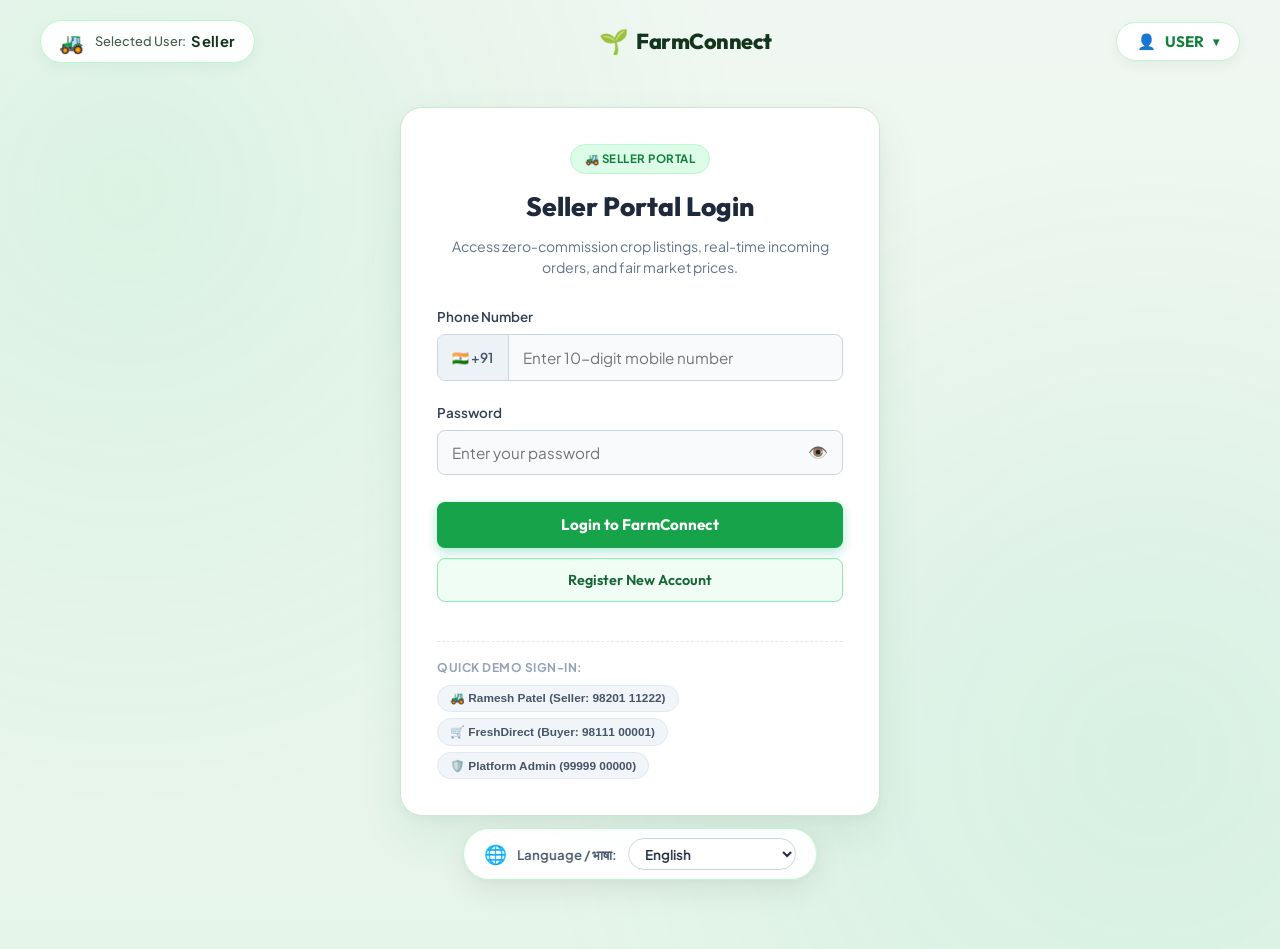
==== commit 67c234d6: "Restrict explore marketplace link to Buyer role and prompt sign in/register on purchase" ====
--- a/src/main/resources/static/index.html
+++ b/src/main/resources/static/index.html
@@ -125,7 +125,7 @@
                         </div>
                     </div>
 
-                    <div class="guest-explore-row">
+                    <div class="guest-explore-row" id="guest-explore-row" style="display: none;">
                         <a href="#" id="link-explore-guest" class="guest-link">🌱 Explore Marketplace Without Logging In →</a>
                     </div>
                 </form>
@@ -196,6 +196,10 @@
                     <div class="auth-buttons-stack">
                         <button type="submit" class="btn btn-primary btn-block btn-auth-submit" id="btn-submit-register">Complete Registration</button>
                         <button type="button" class="btn btn-outline btn-block" id="btn-back-to-login">Back to Login</button>
+                    </div>
+
+                    <div class="guest-explore-row" id="guest-explore-reg-row" style="display: none;">
+                        <a href="#" id="link-explore-guest-reg" class="guest-link">🌱 Explore Marketplace Without Logging In →</a>
                     </div>
                 </form>
             </div>
@@ -270,6 +274,11 @@
                         <span class="cart-badge" id="cart-count">0</span>
                     </button>
 
+                    <!-- Guest Sign In / Register Prompt Button -->
+                    <button type="button" class="btn btn-primary btn-sm nav-guest-auth-btn" id="nav-guest-signin-btn" style="display: none;">
+                        🔑 Sign In / Register
+                    </button>
+
                     <!-- Top-Right USER Button in Main Navbar -->
                     <div class="navbar-user-dropdown-container">
                         <button type="button" class="nav-user-btn" id="navbar-user-btn">
@@ -349,6 +358,16 @@
                 </div>
             </div>
 
+            <!-- Guest Mode Notice Banner -->
+            <div id="guest-marketplace-banner" class="guest-marketplace-banner" style="display: none;">
+                <div class="guest-banner-inner">
+                    <span class="guest-banner-icon">👀</span>
+                    <div class="guest-banner-text">
+                        <strong>Browsing as Guest:</strong> You are exploring live direct farm listings. If you want to purchase fresh produce, please <a href="#" id="link-guest-banner-login"><strong>Sign In</strong></a> or <a href="#" id="link-guest-banner-register"><strong>Register a Buyer Account</strong></a>.
+                    </div>
+                </div>
+            </div>
+
             <!-- Category Filter Chips -->
             <div class="category-chips" id="category-filter-chips">
                 <button class="chip active" data-cat="">All Produce</button>
@@ -872,6 +891,36 @@
         </div>
     </div>
 
+    <!-- ==================================================== -->
+    <!-- MODAL: GUEST AUTH REQUIRED TO PURCHASE               -->
+    <!-- ==================================================== -->
+    <div id="guest-auth-modal" class="modal-overlay">
+        <div class="modal-box modal-box-sm">
+            <div class="modal-header">
+                <h3>🛒 Sign In Required to Buy</h3>
+                <button type="button" class="close-modal-btn" data-modal="guest-auth-modal">&times;</button>
+            </div>
+            <div class="modal-body-content" style="text-align: center; padding: 1.25rem 0.5rem;">
+                <div style="font-size: 2.8rem; margin-bottom: 0.75rem;">🌾🔐</div>
+                <h4 style="margin-bottom: 0.5rem; color: var(--text-main); font-size: 1.15rem;">Account Required to Purchase</h4>
+                <p id="guest-auth-modal-msg" style="color: var(--text-muted); font-size: 0.9rem; line-height: 1.5; margin-bottom: 1.5rem;">
+                    You are exploring the marketplace in guest mode. To place direct farm orders and buy fresh produce, please sign in or create a buyer account.
+                </p>
+                <div style="display: flex; flex-direction: column; gap: 0.75rem;">
+                    <button type="button" class="btn btn-primary btn-block" id="btn-guest-modal-login" style="padding: 0.75rem;">
+                        🔑 Sign In to Existing Account
+                    </button>
+                    <button type="button" class="btn btn-outline btn-block" id="btn-guest-modal-register" style="padding: 0.75rem;">
+                        📝 Register New Buyer Account
+                    </button>
+                    <button type="button" class="btn btn-text close-modal-btn" data-modal="guest-auth-modal" style="margin-top: 0.25rem; font-size: 0.85rem; color: var(--text-muted);">
+                        Continue Browsing as Guest
+                    </button>
+                </div>
+            </div>
+        </div>
+    </div>
+
     <!-- Toast Notification Container -->
     <div id="toast-container" class="toast-container"></div>
 
--- a/src/main/resources/static/styles.css
+++ b/src/main/resources/static/styles.css
@@ -2179,6 +2179,60 @@
     text-decoration: underline;
 }
 
+.guest-marketplace-banner {
+    background: linear-gradient(135deg, rgba(16, 185, 129, 0.12), rgba(5, 150, 105, 0.08));
+    border: 1px solid rgba(16, 185, 129, 0.35);
+    border-radius: var(--radius-md);
+    padding: 0.95rem 1.25rem;
+    margin-bottom: 1.5rem;
+    box-shadow: 0 4px 14px rgba(16, 185, 129, 0.08);
+    animation: fadeIn 0.3s ease;
+}
+
+.guest-banner-inner {
+    display: flex;
+    align-items: center;
+    gap: 0.85rem;
+}
+
+.guest-banner-icon {
+    font-size: 1.6rem;
+    flex-shrink: 0;
+}
+
+.guest-banner-text {
+    font-size: 0.92rem;
+    color: var(--text-main);
+    line-height: 1.5;
+}
+
+.guest-banner-text a {
+    color: var(--primary);
+    text-decoration: underline;
+    font-weight: 700;
+    cursor: pointer;
+}
+
+.guest-banner-text a:hover {
+    color: var(--primary-dark);
+}
+
+.nav-guest-auth-btn {
+    padding: 0.45rem 1rem !important;
+    font-size: 0.82rem !important;
+    font-weight: 600 !important;
+    border-radius: var(--radius-sm) !important;
+    box-shadow: 0 2px 8px rgba(16, 185, 129, 0.25);
+    transition: transform 0.15s ease, box-shadow 0.15s ease;
+    cursor: pointer;
+    white-space: nowrap;
+}
+
+.nav-guest-auth-btn:hover {
+    transform: translateY(-1px);
+    box-shadow: 0 4px 12px rgba(16, 185, 129, 0.35);
+}
+
 /* ==========================================================================
    BOTTOM CENTER LANGUAGE SELECTION OPTION
    ========================================================================== */
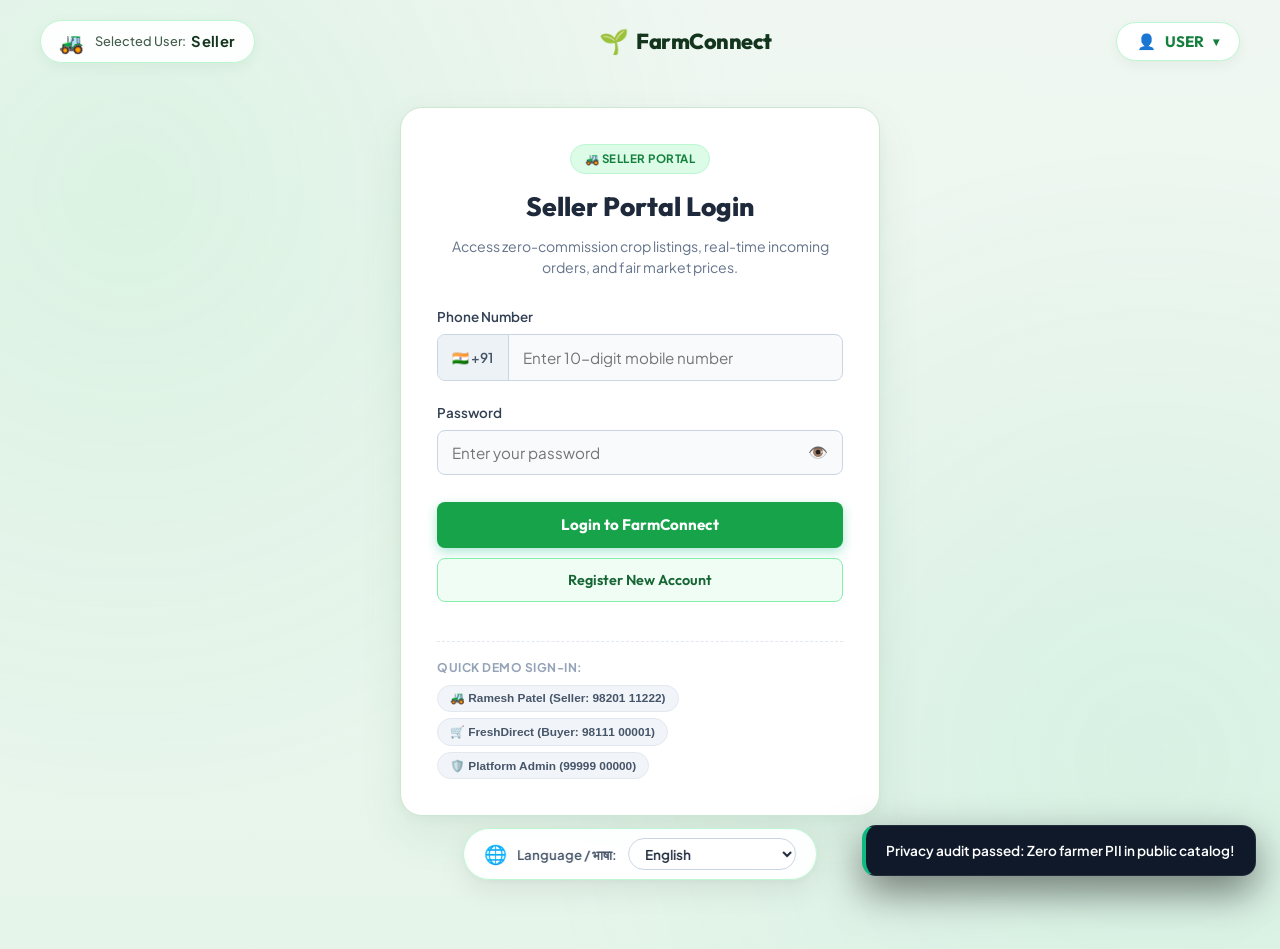
==== commit 3d764d34: "Allow farmer/seller to access Cultivation Hub and submit inquiries to agronomist" ====
--- a/src/main/resources/static/index.html
+++ b/src/main/resources/static/index.html
@@ -190,6 +190,14 @@
                         <div class="input-password-container">
                             <input type="password" id="reg-input-password" placeholder="Create password (min 6 characters)" required />
                             <button type="button" class="btn-pw-eye" id="btn-toggle-reg-eye" aria-label="Toggle password visibility">👁️</button>
+                        </div>
+                    </div>
+
+                    <!-- Inline Registration Alert / Guidance Banner -->
+                    <div id="reg-inline-error-banner" class="already-registered-alert" style="display: none; background: rgba(239, 68, 68, 0.12); border: 1px solid rgba(239, 68, 68, 0.4); margin-bottom: 1rem; border-radius: 8px; padding: 0.75rem 1rem;">
+                        <span class="alert-icon">⚠️</span>
+                        <div class="alert-msg">
+                            <strong id="reg-inline-error-text"></strong>
                         </div>
                     </div>
 
@@ -445,8 +453,9 @@
                         Zero middlemen take cuts from your produce sales.
                     </p>
                 </div>
-                <div class="banner-action">
+                <div class="banner-action" style="display: flex; gap: 0.75rem; flex-wrap: wrap;">
                     <button class="btn btn-primary" id="open-new-product-modal-btn">➕ List New Harvest</button>
+                    <button type="button" class="btn btn-outline" id="farmer-ask-agronomist-btn" style="border-color: #34d399; color: #34d399; font-weight: 600;">🌾 Ask an Agronomist</button>
                 </div>
             </div>
 
